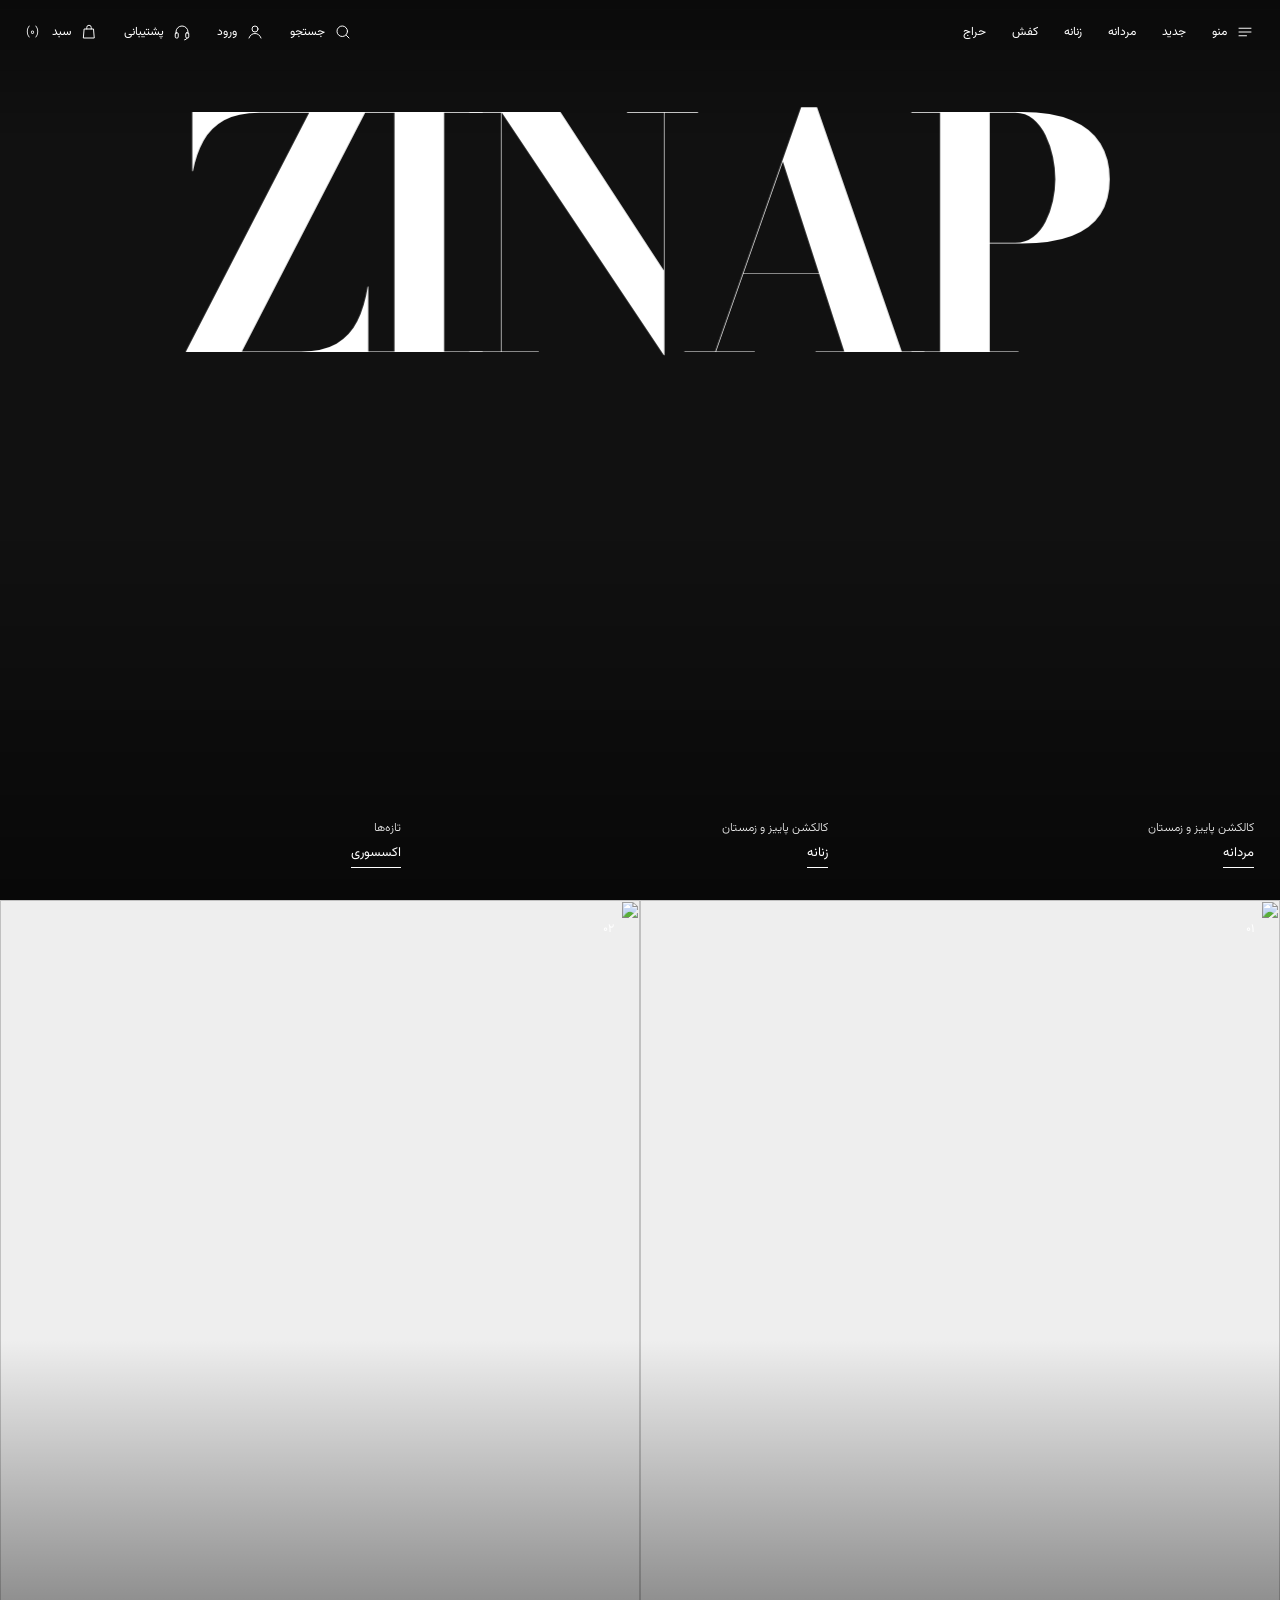
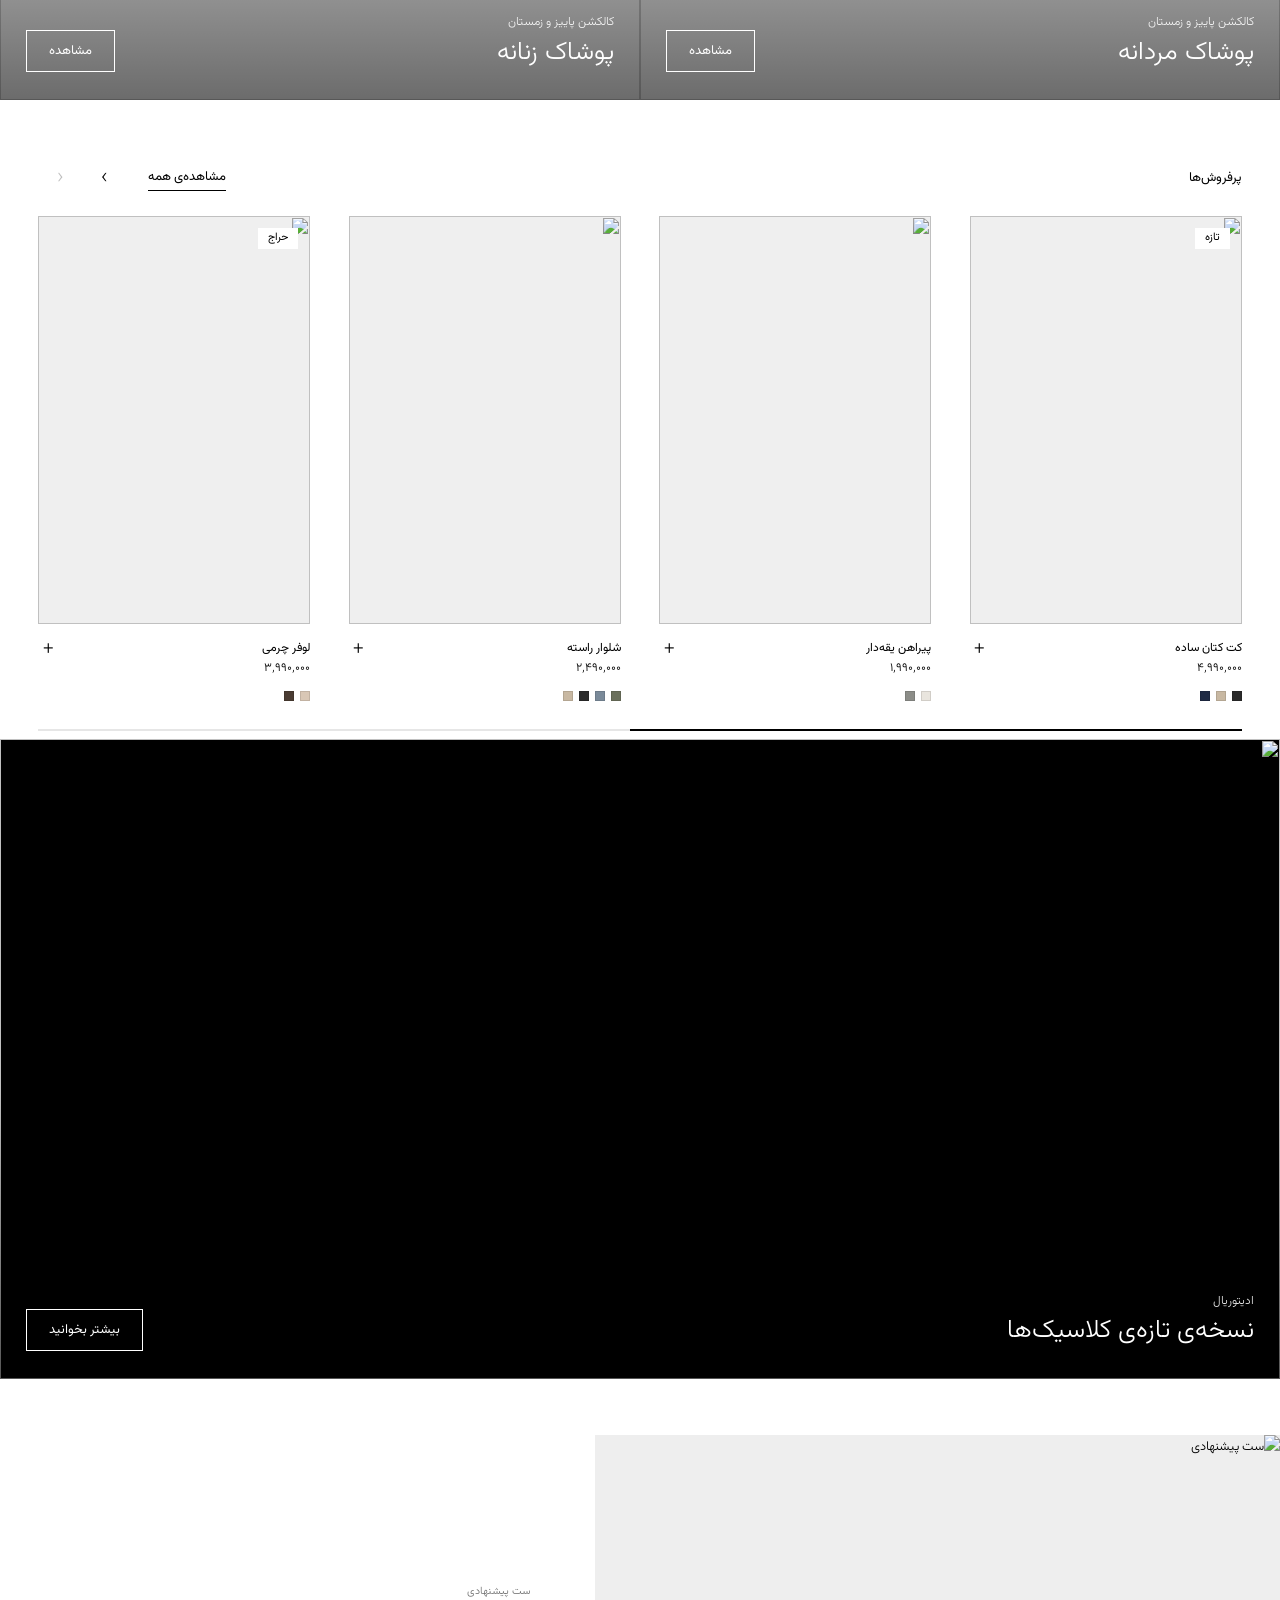
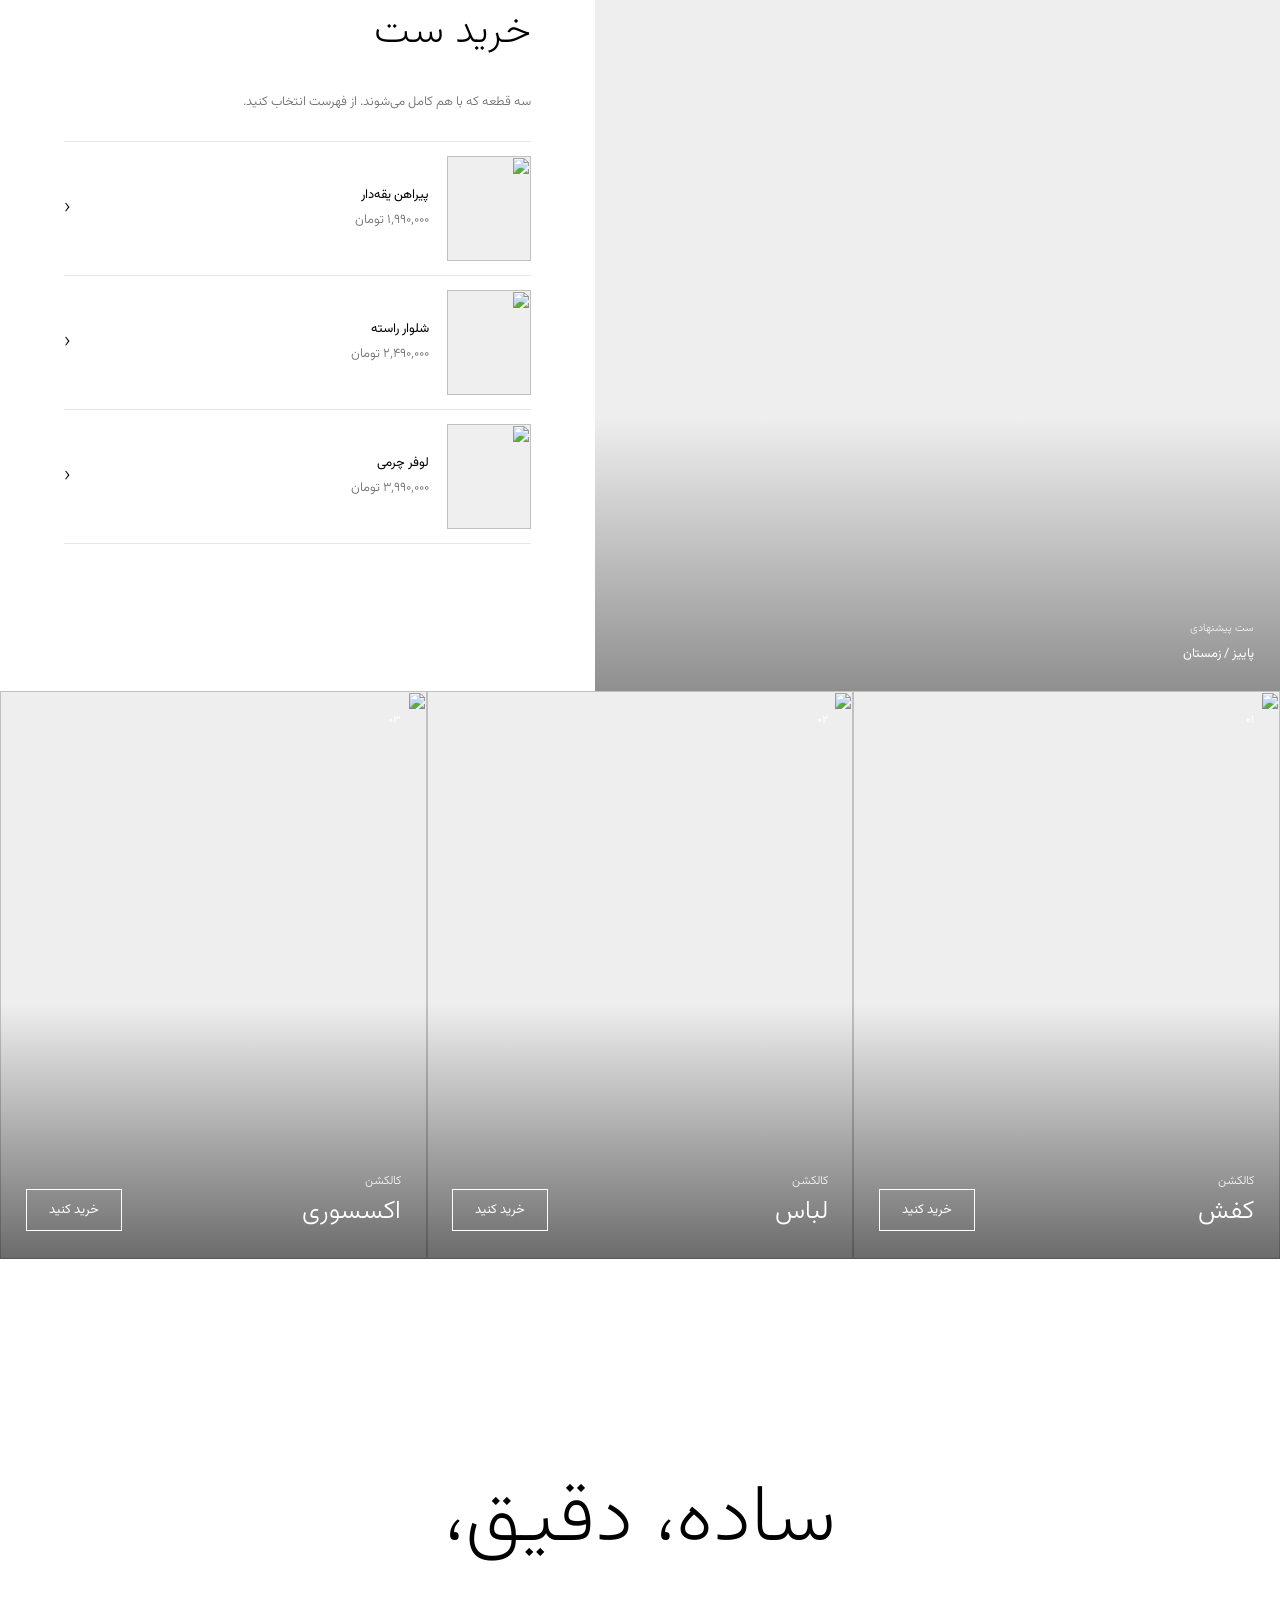
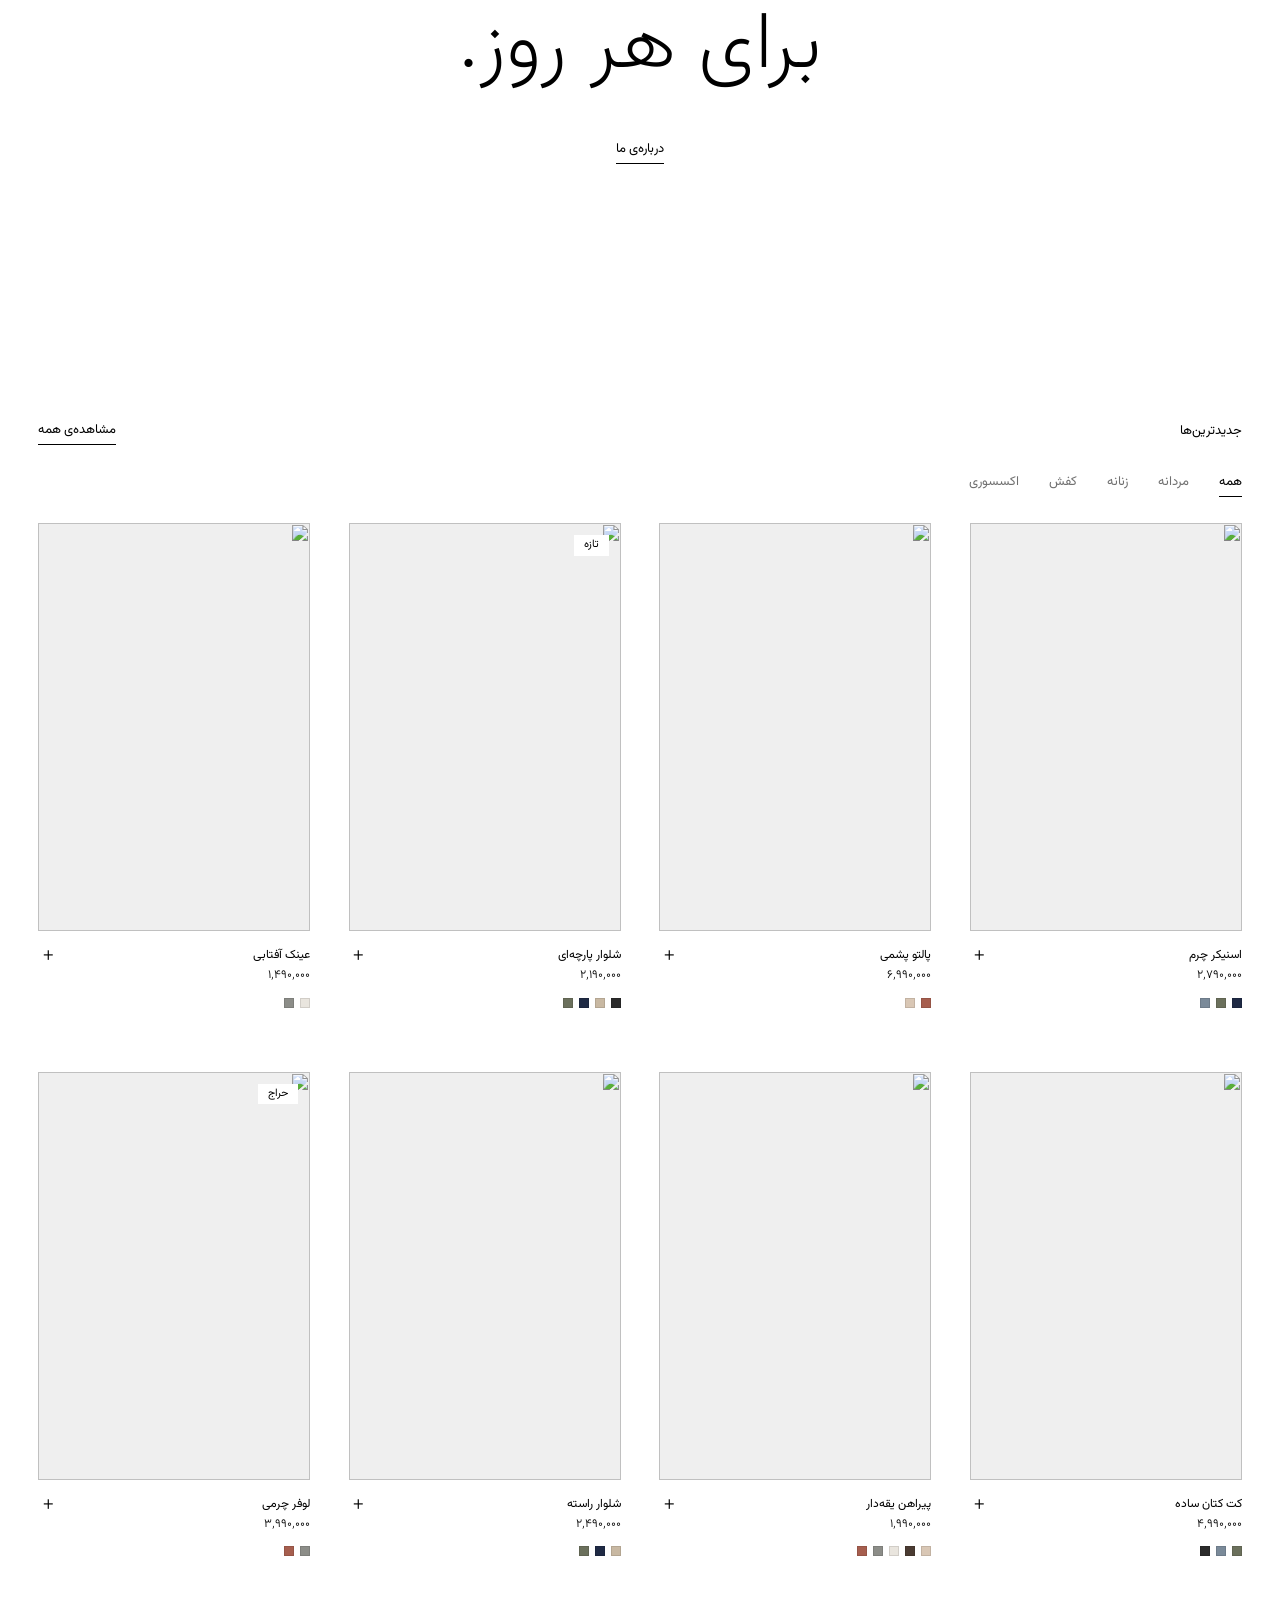
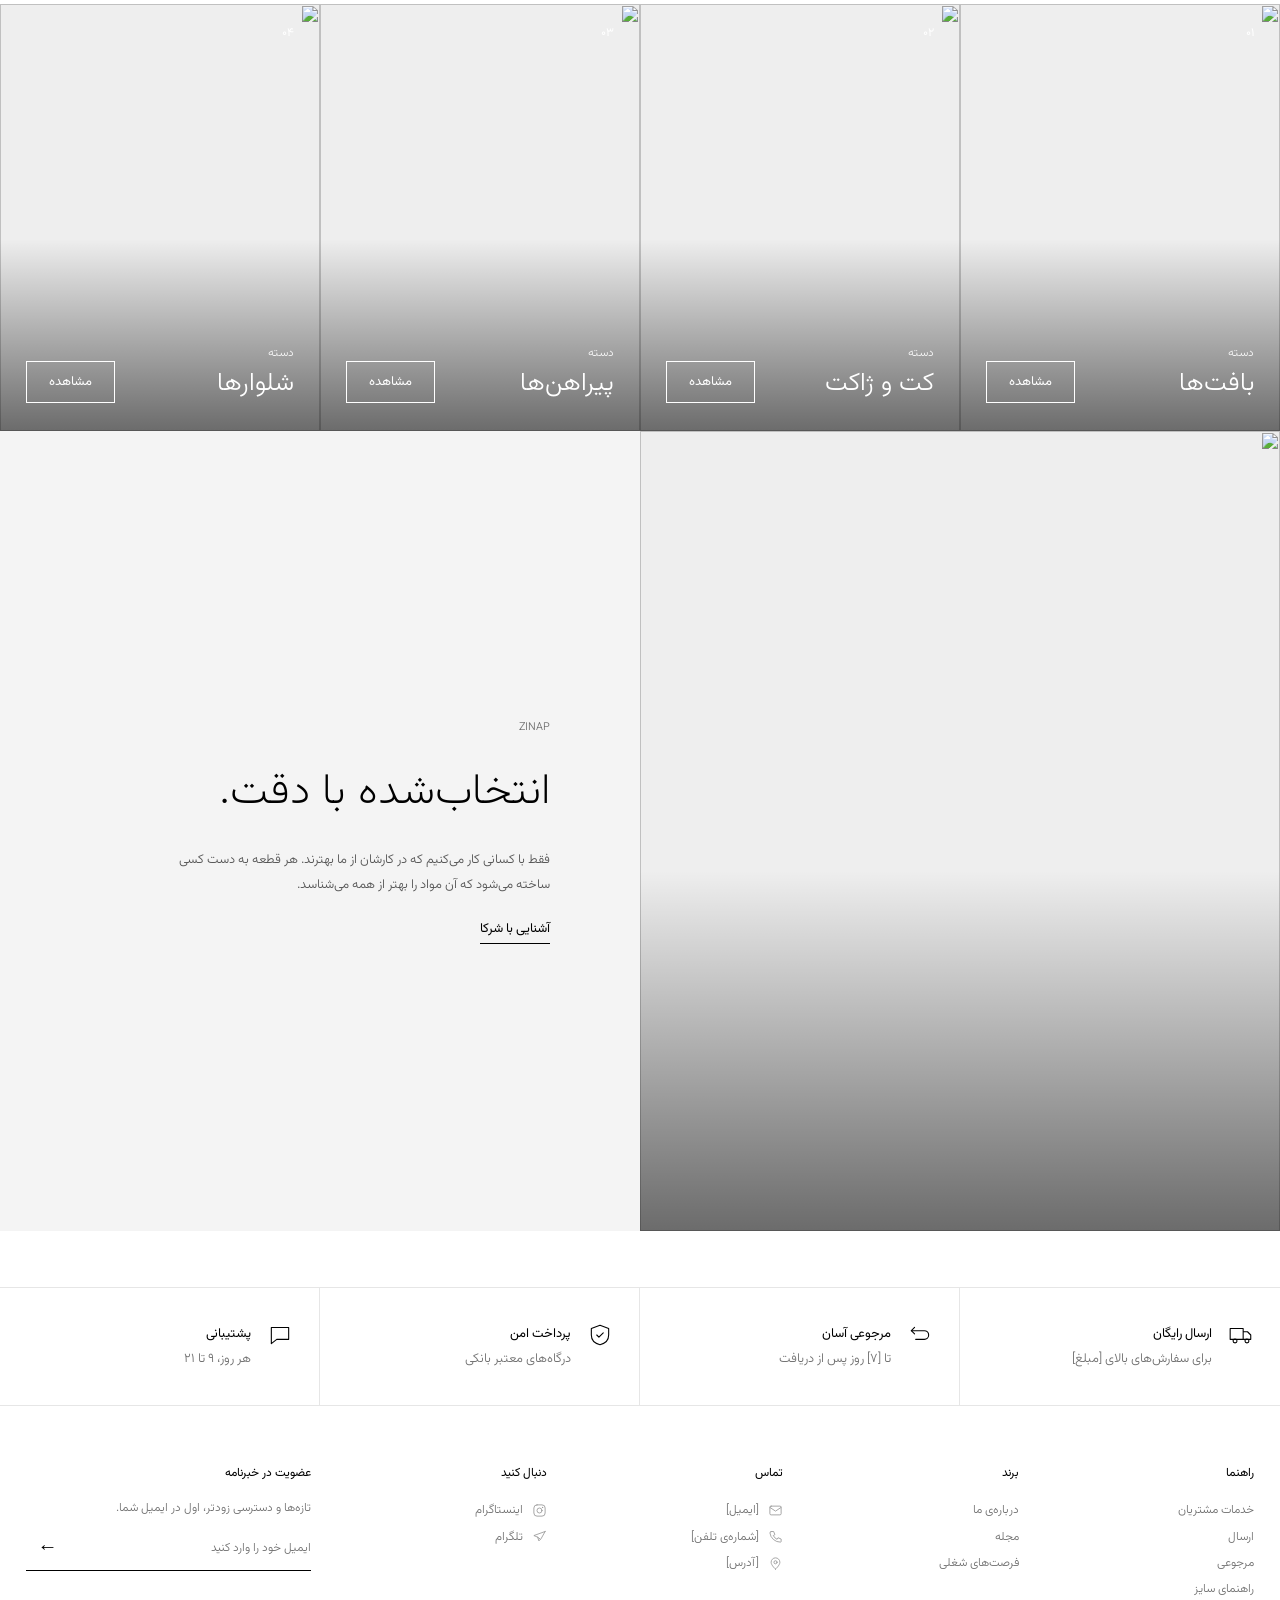
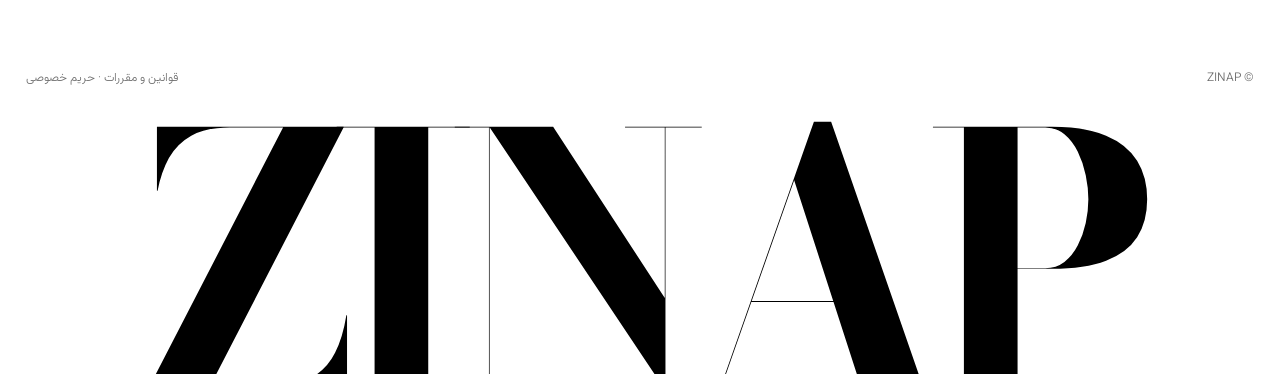
==== index.html @ 55a87c2f "Initial commit: site files" ====
<!-- index.html -->
<!DOCTYPE html>
<html lang="fa" dir="rtl">
<head>
<meta charset="utf-8">
<meta name="viewport" content="width=device-width, initial-scale=1">
<title>برند شما | فروشگاه پوشاک</title>
<link rel="preconnect" href="https://fonts.googleapis.com">
<link rel="preconnect" href="https://fonts.gstatic.com" crossorigin>
<link rel="stylesheet" href="https://fonts.googleapis.com/css2?family=Vazirmatn:wght@200;300;400&family=Bodoni+Moda:wght@700&display=swap">
<link rel="stylesheet" href="style.css">
<script>document.documentElement.classList.add("js")</script>
</head>
<body>
<a class="skip" href="#main">رفتن به محتوا</a>

<header class="header" id="header">
  <div class="bar">
    <div class="bar-start">
      <button class="icon-btn" id="openMenu" aria-expanded="false" aria-controls="menu">
        <svg class="ic" viewBox="0 0 24 24" aria-hidden="true"><path d="M4 7h16M4 12h16M4 17h10"/></svg>
        <span>منو</span>
      </button>
      <nav class="quick" aria-label="دسترسی سریع"><a href="#">جدید</a><a href="#">مردانه</a><a href="#">زنانه</a><a href="#">کفش</a><a href="#">حراج</a></nav>
    </div>
    <div class="bar-end">
      <button class="bar-act" id="openSearch" aria-expanded="false" aria-controls="search">
        <svg class="ic" viewBox="0 0 24 24" aria-hidden="true"><circle cx="11" cy="11" r="7"/><path d="M20 20l-3.5-3.5"/></svg>
        <span>جستجو</span>
      </button>
      <a class="bar-act hide-s" href="#">
        <svg class="ic" viewBox="0 0 24 24" aria-hidden="true"><circle cx="12" cy="8" r="4"/><path d="M4 20c1.5-4 4.5-6 8-6s6.5 2 8 6"/></svg>
        <span>ورود</span>
      </a>
      <a class="bar-act hide-s" href="#">
        <svg class="ic" viewBox="0 0 24 24" aria-hidden="true"><path d="M4 14v-2a8 8 0 0116 0v2"/><rect x="3" y="13" width="4" height="7" rx="1.5"/><rect x="17" y="13" width="4" height="7" rx="1.5"/><path d="M19 20a4 4 0 01-3.5 2.5"/></svg>
        <span>پشتیبانی</span>
      </a>
      <button class="bar-act" id="openCart" aria-expanded="false" aria-controls="cart">
        <svg class="ic" viewBox="0 0 24 24" aria-hidden="true"><path d="M6 8h12l1 12H5z"/><path d="M9 8V6a3 3 0 016 0v2"/></svg>
        <span>سبد</span><span class="count">(۰)</span>
      </button>
    </div>
  </div>
  <a class="logo" href="#" aria-label="ZINAP صفحه‌ی اصلی">ZINAP</a>
</header>

<div class="scrim" id="scrim"></div>

<nav class="panel menu" id="menu" aria-label="منوی اصلی">
  <div class="menu-list">
    <button class="x" type="button">بستن</button>
    <ul><li data-p="0" data-t="تازه‌ها"><a class="top" href="#" aria-expanded="false">جدید<span>+</span></a><div class="sub"><ul><li><a href="#">تازه‌ها</a></li><li><a href="#">پرفروش‌ها</a></li><li><a href="#">کالکشن پاییز</a></li><li><a href="#">پیشنهاد ما</a></li></ul></div></li><li data-p="1" data-t="پوشاک مردانه"><a class="top" href="#" aria-expanded="false">مردانه<span>+</span></a><div class="sub"><ul><li><a href="#">کت و ژاکت</a></li><li><a href="#">پیراهن</a></li><li><a href="#">تیشرت</a></li><li><a href="#">شلوار</a></li><li><a href="#">بافت‌ها</a></li></ul></div></li><li data-p="2" data-t="پوشاک زنانه"><a class="top" href="#" aria-expanded="false">زنانه<span>+</span></a><div class="sub"><ul><li><a href="#">لباس</a></li><li><a href="#">شومیز</a></li><li><a href="#">شلوار</a></li><li><a href="#">کت و مانتو</a></li><li><a href="#">بافت‌ها</a></li></ul></div></li><li data-p="3" data-t="کفش"><a class="top" href="#" aria-expanded="false">کفش<span>+</span></a><div class="sub"><ul><li><a href="#">اسنیکر</a></li><li><a href="#">لوفر</a></li><li><a href="#">بوت</a></li><li><a href="#">صندل</a></li></ul></div></li><li data-p="4" data-t="اکسسوری"><a class="top" href="#" aria-expanded="false">اکسسوری<span>+</span></a><div class="sub"><ul><li><a href="#">کیف</a></li><li><a href="#">عینک</a></li><li><a href="#">کمربند</a></li><li><a href="#">جوراب</a></li></ul></div></li><li data-p="5" data-t="تا ۵۰٪ تخفیف"><a class="top" href="#" aria-expanded="false">حراج</a></li></ul>
    <div class="menu-foot"><a href="#">ورود / ثبت‌نام</a><a href="#">پشتیبانی</a><a href="#">فروشگاه‌ها</a></div>
  </div>
  <div class="menu-prev" aria-hidden="true"><img data-p="0" src="img/95.webp" alt=""><img data-p="1" src="img/62.webp" alt=""><img data-p="2" src="img/88.webp" alt=""><img data-p="3" src="img/96.webp" alt=""><img data-p="4" src="img/57.webp" alt=""><img data-p="5" src="img/101.webp" alt=""><span class="tag"></span></div>
</nav>

<div class="panel search" id="search" role="dialog" aria-label="جستجو">
  <div class="s-top">
    <span class="s-brand" aria-hidden="true">ZINAP</span>
    <button class="x" type="button">
      <svg class="ic" viewBox="0 0 24 24" aria-hidden="true"><path d="M6 6l12 12M18 6L6 18"/></svg>
      <span>بستن</span>
    </button>
  </div>
  <div class="s-body">
    <p class="s-kicker">جستجو در کالکشن</p>
    <form class="s-form" action="#" role="search">
      <label class="sr-only" for="q">جستجو</label>
      <span class="s-ic" aria-hidden="true"><svg class="ic" viewBox="0 0 24 24"><circle cx="11" cy="11" r="7"/><path d="M20 20l-3.5-3.5"/></svg></span>
      <input id="q" type="search" placeholder="نام محصول، دسته یا رنگ…" autocomplete="off">
      <button type="submit" aria-label="جستجو">
        <svg class="ic" viewBox="0 0 24 24" aria-hidden="true"><path d="M19 12H5M11 6l-6 6 6 6"/></svg>
      </button>
    </form>
    <div class="s-grid">
      <section class="s-col">
        <h3>پرجستجوترین‌ها</h3>
        <ul class="s-list">
          <li><a href="#"><span class="n">۰۱</span><span>کت کتان</span><svg class="ic" viewBox="0 0 24 24" aria-hidden="true"><path d="M14 6l-6 6 6 6"/></svg></a></li>
          <li><a href="#"><span class="n">۰۲</span><span>اسنیکر سفید</span><svg class="ic" viewBox="0 0 24 24" aria-hidden="true"><path d="M14 6l-6 6 6 6"/></svg></a></li>
          <li><a href="#"><span class="n">۰۳</span><span>پیراهن</span><svg class="ic" viewBox="0 0 24 24" aria-hidden="true"><path d="M14 6l-6 6 6 6"/></svg></a></li>
          <li><a href="#"><span class="n">۰۴</span><span>شلوار راسته</span><svg class="ic" viewBox="0 0 24 24" aria-hidden="true"><path d="M14 6l-6 6 6 6"/></svg></a></li>
          <li><a href="#"><span class="n">۰۵</span><span>کیف چرم</span><svg class="ic" viewBox="0 0 24 24" aria-hidden="true"><path d="M14 6l-6 6 6 6"/></svg></a></li>
        </ul>
      </section>
      <section class="s-col">
        <h3>دسته‌بندی‌ها</h3>
        <div class="chips"><a href="#">کت و ژاکت</a><a href="#">پیراهن</a><a href="#">شلوار</a><a href="#">بافت‌ها</a><a href="#">کفش</a><a href="#">اکسسوری</a><a href="#">حراج</a></div>
      </section>
    </div>
  </div>
</div>

<aside class="panel cart" id="cart" aria-label="سبد خرید">
  <button class="x" type="button">بستن</button>
  <h2>سبد خرید</h2>
  <p class="empty" id="empty">سبد خرید شما خالی است.</p>
  <ul class="lines" id="lines"></ul>
  <div class="tot" id="tot" hidden><span>جمع کل</span><span id="sum"></span></div>
  <a class="btn" id="go" href="index.html">ادامه‌ی خرید</a>
</aside>

<main id="main">
  <div class="hero-wrap">
  <section class="hero" aria-label="کالکشن جدید">
    <a class="pane" href="#" data-s="0.07"><img src="img/75.webp" alt="کالکشن مردانه، پاییز و زمستان" fetchpriority="high"><span class="cap"><small>کالکشن پاییز و زمستان</small><span class="u">مردانه</span></span></a>
    <a class="pane" href="#" data-s="0.12"><img src="img/51.webp" alt="کالکشن زنانه، پاییز و زمستان"><span class="cap"><small>کالکشن پاییز و زمستان</small><span class="u">زنانه</span></span></a>
    <a class="pane" href="#" data-s="0.04"><img src="img/66.webp" alt="اکسسوری‌های تازه"><span class="cap"><small>تازه‌ها</small><span class="u">اکسسوری</span></span></a>
  </section>
  <div class="dots" aria-hidden="true"><i class="on"></i><i></i><i></i></div>
  </div>

  <section class="g2" aria-label="کمپین‌ها">
    <a class="cell rv" href="#"><img src="img/100.webp" alt="" loading="lazy"><span class="no" aria-hidden="true">۰۱</span><span class="cap2"><span class="t"><small>کالکشن پاییز و زمستان</small><h3>پوشاک مردانه</h3></span><span class="go">مشاهده</span></span></a>
    <a class="cell rv" href="#"><img src="img/61.webp" alt="" loading="lazy"><span class="no" aria-hidden="true">۰۲</span><span class="cap2"><span class="t"><small>کالکشن پاییز و زمستان</small><h3>پوشاک زنانه</h3></span><span class="go">مشاهده</span></span></a>
  </section>

  <section class="rail-wrap" aria-label="پرفروش‌ها">
    <div class="head rv"><span>پرفروش‌ها</span><div class="tools"><a class="u" href="#">مشاهده‌ی همه</a><div><button class="arrow next" aria-label="بعدی">›</button><button class="arrow prev" aria-label="قبلی">‹</button></div></div></div>
    <div class="rail"><article class="card"><div class="pw"><a class="ph" href="product.html"><span class="flag">تازه</span><img src="img/87.webp" alt="" loading="lazy"></a><div class="sizes" role="group" aria-label="انتخاب سایز"><button type="button" aria-label="سایز XS">XS</button><button type="button" aria-label="سایز S">S</button><button type="button" aria-label="سایز M">M</button><button type="button" aria-label="سایز L">L</button><button type="button" aria-label="سایز XL">XL</button></div></div><div class="meta"><div class="mrow"><a href="product.html">کت کتان ساده</a><button class="add" type="button" aria-label="افزودن به سبد">+</button></div><span class="pr">۴٬۹۹۰٬۰۰۰</span><div class="cols" aria-label="۳ رنگ"><i style="--c:#2b2b2b"></i><i style="--c:#c8b8a2"></i><i style="--c:#1f2a44"></i></div></div></article><article class="card"><div class="pw"><a class="ph" href="product.html"><img src="img/49.webp" alt="" loading="lazy"></a><div class="sizes" role="group" aria-label="انتخاب سایز"><button type="button" aria-label="سایز XS">XS</button><button type="button" aria-label="سایز S">S</button><button type="button" aria-label="سایز M">M</button><button type="button" aria-label="سایز L">L</button><button type="button" aria-label="سایز XL">XL</button></div></div><div class="meta"><div class="mrow"><a href="product.html">پیراهن یقه‌دار</a><button class="add" type="button" aria-label="افزودن به سبد">+</button></div><span class="pr">۱٬۹۹۰٬۰۰۰</span><div class="cols" aria-label="۲ رنگ"><i style="--c:#e9e5de"></i><i style="--c:#8c8d88"></i></div></div></article><article class="card"><div class="pw"><a class="ph" href="product.html"><img src="img/53.webp" alt="" loading="lazy"></a><div class="sizes" role="group" aria-label="انتخاب سایز"><button type="button" aria-label="سایز XS">XS</button><button type="button" aria-label="سایز S">S</button><button type="button" aria-label="سایز M">M</button><button type="button" aria-label="سایز L">L</button><button type="button" aria-label="سایز XL">XL</button></div></div><div class="meta"><div class="mrow"><a href="product.html">شلوار راسته</a><button class="add" type="button" aria-label="افزودن به سبد">+</button></div><span class="pr">۲٬۴۹۰٬۰۰۰</span><div class="cols" aria-label="۴ رنگ"><i style="--c:#6b705c"></i><i style="--c:#7a8a99"></i><i style="--c:#2b2b2b"></i><i style="--c:#c8b8a2"></i></div></div></article><article class="card"><div class="pw"><a class="ph" href="product.html"><span class="flag">حراج</span><img src="img/85.webp" alt="" loading="lazy"></a><div class="sizes" role="group" aria-label="انتخاب سایز"><button type="button" aria-label="سایز XS">XS</button><button type="button" aria-label="سایز S">S</button><button type="button" aria-label="سایز M">M</button><button type="button" aria-label="سایز L">L</button><button type="button" aria-label="سایز XL">XL</button></div></div><div class="meta"><div class="mrow"><a href="product.html">لوفر چرمی</a><button class="add" type="button" aria-label="افزودن به سبد">+</button></div><span class="pr">۳٬۹۹۰٬۰۰۰</span><div class="cols" aria-label="۲ رنگ"><i style="--c:#d9c7b5"></i><i style="--c:#4a3b32"></i></div></div></article><article class="card"><div class="pw"><a class="ph" href="product.html"><img src="img/81.webp" alt="" loading="lazy"></a><div class="sizes" role="group" aria-label="انتخاب سایز"><button type="button" aria-label="سایز XS">XS</button><button type="button" aria-label="سایز S">S</button><button type="button" aria-label="سایز M">M</button><button type="button" aria-label="سایز L">L</button><button type="button" aria-label="سایز XL">XL</button></div></div><div class="meta"><div class="mrow"><a href="product.html">تیشرت پنبه‌ای</a><button class="add" type="button" aria-label="افزودن به سبد">+</button></div><span class="pr">۸۹۰٬۰۰۰</span><div class="cols" aria-label="۶ رنگ"><i style="--c:#c8b8a2"></i><i style="--c:#1f2a44"></i><i style="--c:#6b705c"></i><i style="--c:#7a8a99"></i><i style="--c:#2b2b2b"></i><i style="--c:#c8b8a2"></i></div></div></article><article class="card"><div class="pw"><a class="ph" href="product.html"><img src="img/59.webp" alt="" loading="lazy"></a><div class="sizes" role="group" aria-label="انتخاب سایز"><button type="button" aria-label="سایز XS">XS</button><button type="button" aria-label="سایز S">S</button><button type="button" aria-label="سایز M">M</button><button type="button" aria-label="سایز L">L</button><button type="button" aria-label="سایز XL">XL</button></div></div><div class="meta"><div class="mrow"><a href="product.html">بافت یقه‌گرد</a><button class="add" type="button" aria-label="افزودن به سبد">+</button></div><span class="pr">۱٬۸۹۰٬۰۰۰</span><div class="cols" aria-label="۳ رنگ"><i style="--c:#8c8d88"></i><i style="--c:#a65e4e"></i><i style="--c:#d9c7b5"></i></div></div></article><article class="card"><div class="pw"><a class="ph" href="product.html"><img src="img/55.webp" alt="" loading="lazy"></a><div class="sizes" role="group" aria-label="انتخاب سایز"><button type="button" aria-label="سایز XS">XS</button><button type="button" aria-label="سایز S">S</button><button type="button" aria-label="سایز M">M</button><button type="button" aria-label="سایز L">L</button><button type="button" aria-label="سایز XL">XL</button></div></div><div class="meta"><div class="mrow"><a href="product.html">کیف دوشی</a><button class="add" type="button" aria-label="افزودن به سبد">+</button></div><span class="pr">۲٬۹۹۰٬۰۰۰</span><div class="cols" aria-label="۲ رنگ"><i style="--c:#7a8a99"></i><i style="--c:#2b2b2b"></i></div></div></article><article class="card"><div class="pw"><a class="ph" href="product.html"><img src="img/76.webp" alt="" loading="lazy"></a><div class="sizes" role="group" aria-label="انتخاب سایز"><button type="button" aria-label="سایز XS">XS</button><button type="button" aria-label="سایز S">S</button><button type="button" aria-label="سایز M">M</button><button type="button" aria-label="سایز L">L</button><button type="button" aria-label="سایز XL">XL</button></div></div><div class="meta"><div class="mrow"><a href="product.html">ژاکت سبک</a><button class="add" type="button" aria-label="افزودن به سبد">+</button></div><span class="pr">۳٬۴۹۰٬۰۰۰</span><div class="cols" aria-label="۳ رنگ"><i style="--c:#4a3b32"></i><i style="--c:#e9e5de"></i><i style="--c:#8c8d88"></i></div></div></article></div>
    <div class="rbar" aria-hidden="true"><i></i></div>
  </section>

  <a class="band rv" href="#"><img src="img/102.webp" alt="" loading="lazy"><span class="cap2"><span class="t"><small>ادیتوریال</small><h3>نسخه‌ی تازه‌ی کلاسیک‌ها</h3></span><span class="go">بیشتر بخوانید</span></span></a>

  <section class="look" aria-label="خرید ست">
    <div class="cell" style="aspect-ratio:4/5">
      <img src="img/90.webp" alt="ست پیشنهادی" loading="lazy">
      <span class="look-tag"><small>ست پیشنهادی</small>پاییز / زمستان</span>
    </div>
    <div class="look-side rv">
      <div><small class="mute">ست پیشنهادی</small><h2>خرید ست</h2></div>
      <p>سه قطعه که با هم کامل می‌شوند. از فهرست انتخاب کنید.</p>
      <div class="items"><a class="li" href="product.html" data-k="0"><span class="t"><img src="img/64.webp" alt="" loading="lazy"></span><span><b>پیراهن یقه‌دار</b><span>۱٬۹۹۰٬۰۰۰ تومان</span></span><span class="arr" aria-hidden="true">‹</span></a><a class="li" href="product.html" data-k="1"><span class="t"><img src="img/77.webp" alt="" loading="lazy"></span><span><b>شلوار راسته</b><span>۲٬۴۹۰٬۰۰۰ تومان</span></span><span class="arr" aria-hidden="true">‹</span></a><a class="li" href="product.html" data-k="2"><span class="t"><img src="img/68.webp" alt="" loading="lazy"></span><span><b>لوفر چرمی</b><span>۳٬۹۹۰٬۰۰۰ تومان</span></span><span class="arr" aria-hidden="true">‹</span></a></div>
    </div>
  </section>

  <section class="g3" aria-label="ویترین">
    <a class="cell rv" href="#"><img src="img/98.webp" alt="" loading="lazy"><span class="no" aria-hidden="true">۰۱</span><span class="cap2"><span class="t"><small>کالکشن</small><h3>کفش</h3></span><span class="go">خرید کنید</span></span></a>
    <a class="cell rv" href="#"><img src="img/56.webp" alt="" loading="lazy"><span class="no" aria-hidden="true">۰۲</span><span class="cap2"><span class="t"><small>کالکشن</small><h3>لباس</h3></span><span class="go">خرید کنید</span></span></a>
    <a class="cell rv" href="#"><img src="img/105.webp" alt="" loading="lazy"><span class="no" aria-hidden="true">۰۳</span><span class="cap2"><span class="t"><small>کالکشن</small><h3>اکسسوری</h3></span><span class="go">خرید کنید</span></span></a>
  </section>

  <section class="say"><h2 class="rv">ساده، دقیق،<br>برای هر روز.</h2><a class="u rv" href="#">درباره‌ی ما</a></section>

  <section aria-label="جدیدترین‌ها">
    <div class="head rv"><span>جدیدترین‌ها</span><a class="u" href="#">مشاهده‌ی همه</a></div>
    <div class="tabs" role="group" aria-label="فیلتر محصولات"><button type="button" data-f="all" aria-pressed="true">همه</button><button type="button" data-f="men" aria-pressed="false">مردانه</button><button type="button" data-f="women" aria-pressed="false">زنانه</button><button type="button" data-f="shoes" aria-pressed="false">کفش</button><button type="button" data-f="acc" aria-pressed="false">اکسسوری</button></div>
    <div class="shop" id="shop"><article class="card" data-c="shoes"><div class="pw"><a class="ph" href="product.html"><img src="img/83.webp" alt="" loading="lazy"></a><div class="sizes" role="group" aria-label="انتخاب سایز"><button type="button" aria-label="سایز XS">XS</button><button type="button" aria-label="سایز S">S</button><button type="button" aria-label="سایز M">M</button><button type="button" aria-label="سایز L">L</button><button type="button" aria-label="سایز XL">XL</button></div></div><div class="meta"><div class="mrow"><a href="product.html">اسنیکر چرم</a><button class="add" type="button" aria-label="افزودن به سبد">+</button></div><span class="pr">۲٬۷۹۰٬۰۰۰</span><div class="cols" aria-label="۳ رنگ"><i style="--c:#1f2a44"></i><i style="--c:#6b705c"></i><i style="--c:#7a8a99"></i></div></div></article><article class="card" data-c="men"><div class="pw"><a class="ph" href="product.html"><img src="img/73.webp" alt="" loading="lazy"></a><div class="sizes" role="group" aria-label="انتخاب سایز"><button type="button" aria-label="سایز XS">XS</button><button type="button" aria-label="سایز S">S</button><button type="button" aria-label="سایز M">M</button><button type="button" aria-label="سایز L">L</button><button type="button" aria-label="سایز XL">XL</button></div></div><div class="meta"><div class="mrow"><a href="product.html">پالتو پشمی</a><button class="add" type="button" aria-label="افزودن به سبد">+</button></div><span class="pr">۶٬۹۹۰٬۰۰۰</span><div class="cols" aria-label="۲ رنگ"><i style="--c:#a65e4e"></i><i style="--c:#d9c7b5"></i></div></div></article><article class="card" data-c="women"><div class="pw"><a class="ph" href="product.html"><span class="flag">تازه</span><img src="img/94.webp" alt="" loading="lazy"></a><div class="sizes" role="group" aria-label="انتخاب سایز"><button type="button" aria-label="سایز XS">XS</button><button type="button" aria-label="سایز S">S</button><button type="button" aria-label="سایز M">M</button><button type="button" aria-label="سایز L">L</button><button type="button" aria-label="سایز XL">XL</button></div></div><div class="meta"><div class="mrow"><a href="product.html">شلوار پارچه‌ای</a><button class="add" type="button" aria-label="افزودن به سبد">+</button></div><span class="pr">۲٬۱۹۰٬۰۰۰</span><div class="cols" aria-label="۴ رنگ"><i style="--c:#2b2b2b"></i><i style="--c:#c8b8a2"></i><i style="--c:#1f2a44"></i><i style="--c:#6b705c"></i></div></div></article><article class="card" data-c="acc"><div class="pw"><a class="ph" href="product.html"><img src="img/54.webp" alt="" loading="lazy"></a><div class="sizes" role="group" aria-label="انتخاب سایز"><button type="button" aria-label="سایز XS">XS</button><button type="button" aria-label="سایز S">S</button><button type="button" aria-label="سایز M">M</button><button type="button" aria-label="سایز L">L</button><button type="button" aria-label="سایز XL">XL</button></div></div><div class="meta"><div class="mrow"><a href="product.html">عینک آفتابی</a><button class="add" type="button" aria-label="افزودن به سبد">+</button></div><span class="pr">۱٬۴۹۰٬۰۰۰</span><div class="cols" aria-label="۲ رنگ"><i style="--c:#e9e5de"></i><i style="--c:#8c8d88"></i></div></div></article><article class="card" data-c="men"><div class="pw"><a class="ph" href="product.html"><img src="img/104.webp" alt="" loading="lazy"></a><div class="sizes" role="group" aria-label="انتخاب سایز"><button type="button" aria-label="سایز XS">XS</button><button type="button" aria-label="سایز S">S</button><button type="button" aria-label="سایز M">M</button><button type="button" aria-label="سایز L">L</button><button type="button" aria-label="سایز XL">XL</button></div></div><div class="meta"><div class="mrow"><a href="product.html">کت کتان ساده</a><button class="add" type="button" aria-label="افزودن به سبد">+</button></div><span class="pr">۴٬۹۹۰٬۰۰۰</span><div class="cols" aria-label="۳ رنگ"><i style="--c:#6b705c"></i><i style="--c:#7a8a99"></i><i style="--c:#2b2b2b"></i></div></div></article><article class="card" data-c="women"><div class="pw"><a class="ph" href="product.html"><img src="img/92.webp" alt="" loading="lazy"></a><div class="sizes" role="group" aria-label="انتخاب سایز"><button type="button" aria-label="سایز XS">XS</button><button type="button" aria-label="سایز S">S</button><button type="button" aria-label="سایز M">M</button><button type="button" aria-label="سایز L">L</button><button type="button" aria-label="سایز XL">XL</button></div></div><div class="meta"><div class="mrow"><a href="product.html">پیراهن یقه‌دار</a><button class="add" type="button" aria-label="افزودن به سبد">+</button></div><span class="pr">۱٬۹۹۰٬۰۰۰</span><div class="cols" aria-label="۵ رنگ"><i style="--c:#d9c7b5"></i><i style="--c:#4a3b32"></i><i style="--c:#e9e5de"></i><i style="--c:#8c8d88"></i><i style="--c:#a65e4e"></i></div></div></article><article class="card" data-c="men"><div class="pw"><a class="ph" href="product.html"><img src="img/99.webp" alt="" loading="lazy"></a><div class="sizes" role="group" aria-label="انتخاب سایز"><button type="button" aria-label="سایز XS">XS</button><button type="button" aria-label="سایز S">S</button><button type="button" aria-label="سایز M">M</button><button type="button" aria-label="سایز L">L</button><button type="button" aria-label="سایز XL">XL</button></div></div><div class="meta"><div class="mrow"><a href="product.html">شلوار راسته</a><button class="add" type="button" aria-label="افزودن به سبد">+</button></div><span class="pr">۲٬۴۹۰٬۰۰۰</span><div class="cols" aria-label="۳ رنگ"><i style="--c:#c8b8a2"></i><i style="--c:#1f2a44"></i><i style="--c:#6b705c"></i></div></div></article><article class="card" data-c="shoes"><div class="pw"><a class="ph" href="product.html"><span class="flag">حراج</span><img src="img/78.webp" alt="" loading="lazy"></a><div class="sizes" role="group" aria-label="انتخاب سایز"><button type="button" aria-label="سایز XS">XS</button><button type="button" aria-label="سایز S">S</button><button type="button" aria-label="سایز M">M</button><button type="button" aria-label="سایز L">L</button><button type="button" aria-label="سایز XL">XL</button></div></div><div class="meta"><div class="mrow"><a href="product.html">لوفر چرمی</a><button class="add" type="button" aria-label="افزودن به سبد">+</button></div><span class="pr">۳٬۹۹۰٬۰۰۰</span><div class="cols" aria-label="۲ رنگ"><i style="--c:#8c8d88"></i><i style="--c:#a65e4e"></i></div></div></article></div>
  </section>

  <section class="g4" aria-label="دسته‌ها">
    <a class="cell rv" href="#"><img src="img/67.webp" alt="" loading="lazy"><span class="no" aria-hidden="true">۰۱</span><span class="cap2"><span class="t"><small>دسته</small><h3>بافت‌ها</h3></span><span class="go">مشاهده</span></span></a>
    <a class="cell rv" href="#"><img src="img/58.webp" alt="" loading="lazy"><span class="no" aria-hidden="true">۰۲</span><span class="cap2"><span class="t"><small>دسته</small><h3>کت و ژاکت</h3></span><span class="go">مشاهده</span></span></a>
    <a class="cell rv" href="#"><img src="img/69.webp" alt="" loading="lazy"><span class="no" aria-hidden="true">۰۳</span><span class="cap2"><span class="t"><small>دسته</small><h3>پیراهن‌ها</h3></span><span class="go">مشاهده</span></span></a>
    <a class="cell rv" href="#"><img src="img/63.webp" alt="" loading="lazy"><span class="no" aria-hidden="true">۰۴</span><span class="cap2"><span class="t"><small>دسته</small><h3>شلوارها</h3></span><span class="go">مشاهده</span></span></a>
  </section>

  <section class="split" aria-label="درباره‌ی ما">
    <div class="cell rv" style="aspect-ratio:4/5"><img src="img/65.webp" alt="" loading="lazy"></div>
    <div class="txt rv"><small class="mute">ZINAP</small><h2>انتخاب‌شده با دقت.</h2><p>فقط با کسانی کار می‌کنیم که در کارشان از ما بهترند. هر قطعه به دست کسی ساخته می‌شود که آن مواد را بهتر از همه می‌شناسد.</p><a class="u" href="#">آشنایی با شرکا</a></div>
  </section>
</main>

<section class="serv">
  <div><svg viewBox="0 0 24 24" aria-hidden="true"><path d="M2 6h12v10H2zM14 9h4l3 3v4h-7"/><circle cx="6.5" cy="17.5" r="1.8"/><circle cx="17.5" cy="17.5" r="1.8"/></svg><p><b>ارسال رایگان</b><span>برای سفارش‌های بالای [مبلغ]</span></p></div>
  <div><svg viewBox="0 0 24 24" aria-hidden="true"><path d="M4 8h12a4 4 0 010 8H8"/><path d="M7 5L4 8l3 3"/></svg><p><b>مرجوعی آسان</b><span>تا [۷] روز پس از دریافت</span></p></div>
  <div><svg viewBox="0 0 24 24" aria-hidden="true"><path d="M12 3l8 3v6c0 4.5-3.2 7.8-8 9-4.8-1.2-8-4.5-8-9V6z"/><path d="M9 12l2 2 4-4"/></svg><p><b>پرداخت امن</b><span>درگاه‌های معتبر بانکی</span></p></div>
  <div><svg viewBox="0 0 24 24" aria-hidden="true"><path d="M4 5h16v11H9l-5 4z"/></svg><p><b>پشتیبانی</b><span>هر روز، ۹ تا ۲۱</span></p></div>
</section>

<footer class="footer">
  <div class="fgrid">
    <div><b>راهنما</b><a href="#">خدمات مشتریان</a><a href="#">ارسال</a><a href="#">مرجوعی</a><a href="#">راهنمای سایز</a></div>
    <div><b>برند</b><a href="#">درباره‌ی ما</a><a href="#">مجله</a><a href="#">فرصت‌های شغلی</a></div>
    <div><b>تماس</b>
      <a href="#"><svg class="ic" viewBox="0 0 24 24" aria-hidden="true"><rect x="3" y="5" width="18" height="14" rx="2"/><path d="M3 7l9 6 9-6"/></svg><span>[ایمیل]</span></a>
      <a href="#"><svg class="ic" viewBox="0 0 24 24" aria-hidden="true"><path d="M5 4h4l2 5-2.5 1.5a12 12 0 006 6L16 14l5 2v4a1 1 0 01-1 1A17 17 0 013 6a1 1 0 011-1z"/></svg><span>[شماره‌ی تلفن]</span></a>
      <a href="#"><svg class="ic" viewBox="0 0 24 24" aria-hidden="true"><path d="M12 21s7-6 7-11a7 7 0 10-14 0c0 5 7 11 7 11z"/><circle cx="12" cy="10" r="2.5"/></svg><span>[آدرس]</span></a>
    </div>
    <div><b>دنبال کنید</b>
      <a href="#"><svg class="ic" viewBox="0 0 24 24" aria-hidden="true"><rect x="3" y="3" width="18" height="18" rx="5"/><circle cx="12" cy="12" r="4"/><circle cx="17" cy="7" r="1" fill="currentColor" stroke="none"/></svg><span>اینستاگرام</span></a>
      <a href="#"><svg class="ic" viewBox="0 0 24 24" aria-hidden="true"><path d="M21 4L3 10.5l6 2.5 2 6 3.5-3.5L21 4z"/><path d="M9 13l4 3"/></svg><span>تلگرام</span></a>
    </div>
    <div class="nl"><b>عضویت در خبرنامه</b><p>تازه‌ها و دسترسی زودتر، اول در ایمیل شما.</p><form action="#"><label class="sr-only" for="em">ایمیل</label><input id="em" type="email" placeholder="ایمیل خود را وارد کنید" required><button type="submit" aria-label="عضویت">←</button></form><p class="ok" role="status" hidden>ممنون، عضو شدید.</p></div>
  </div>
  <div class="legal"><span>© ZINAP</span><span>قوانین و مقررات · حریم خصوصی</span></div>
  <div class="fmark" aria-hidden="true">ZINAP</div>
</footer>

<script src="script.js"></script>
</body>
</html>
---- style.css ----
/* style.css */
/* =========================================================
   BRAND — صفحه‌ی اصلی و صفحه‌ی محصول، سبک مینیمال و ادیتوریال
   ========================================================= */
:root{
  --ink:#000;
  --paper:#fff;
  --mute:#707070;
  --line:#e6e6e6;
  --fa:"Vazirmatn","Tahoma",sans-serif;
  --logo:"Bodoni Moda","Didot","Times New Roman",serif;
  --pad:clamp(16px,2vw,28px);
  --bar:64px;
  --gx:clamp(12px,3vw,60px);   /* فاصله‌ی بین کارت‌ها و حاشیه‌ی شبکه‌ی محصولات */
  --big:min(25vw,380px);
}
*{box-sizing:border-box}
[hidden]{display:none!important}
html{scroll-behavior:smooth;-webkit-text-size-adjust:100%;-webkit-tap-highlight-color:transparent}
body{margin:0;background:var(--paper);color:var(--ink);font-family:var(--fa);font-weight:300;font-size:13px;line-height:1.9;-webkit-font-smoothing:antialiased}
body.lock{overflow:hidden}
img{display:block;width:100%;height:100%;object-fit:cover}
a{color:inherit;text-decoration:none}
h1,h2,h3,p,ul{margin:0;padding:0;font-weight:300}
ul{list-style:none}
button{font:inherit;color:inherit;background:none;border:0;padding:0;cursor:pointer}
a:focus-visible,button:focus-visible,input:focus-visible{outline:1px solid currentColor;outline-offset:4px}
.sr-only,.skip:not(:focus){position:absolute;width:1px;height:1px;overflow:hidden;clip:rect(0 0 0 0)}
.skip:focus{position:fixed;z-index:100;top:8px;inset-inline-start:8px;background:#fff;padding:8px 14px}
.u{border-bottom:1px solid currentColor;padding-bottom:1px}

/* آیکون‌های خطی */
.ic{width:18px;height:18px;flex:none;fill:none;stroke:currentColor;stroke-width:1.3;stroke-linecap:round;stroke-linejoin:round}

/* ================= هدر ================= */
.header{position:fixed;z-index:50;inset:0 0 auto 0;height:var(--bar);color:#fff;transition:background-color .35s,color .35s,box-shadow .35s}
.header::before{content:"";position:absolute;inset:0 0 -70px;z-index:-1;pointer-events:none;background:linear-gradient(rgba(0,0,0,.38),rgba(0,0,0,0));opacity:calc(1 - var(--p,0))}
.header.solid{background:var(--paper);color:var(--ink);box-shadow:0 1px 0 var(--line)}
.bar{display:flex;align-items:center;justify-content:space-between;height:var(--bar);padding:0 var(--pad)}
.bar-start,.bar-end{display:flex;align-items:center;gap:26px;flex:1;font-size:12px;font-weight:400}
.bar-end{justify-content:flex-end}
.icon-btn,.bar-act{display:inline-flex;align-items:center;gap:9px;min-height:44px;position:relative}
.bar-act .ic{transition:transform .3s}
.bar-act:hover .ic{transform:translateY(-1px)}
.quick{display:flex;gap:26px}
.quick a,.bar-end a{position:relative;min-height:44px;display:inline-flex;align-items:center}
.quick a::after,.bar-end a::after{content:"";position:absolute;bottom:10px;inset-inline:0;height:1px;background:currentColor;transform:scaleX(0);transform-origin:right;transition:transform .3s}
.quick a:hover::after,.bar-end a:hover::after{transform:scaleX(1)}
.count{margin-inline-start:4px;font-weight:300}
.logo{position:absolute;top:0;left:50%;font-family:var(--logo);font-weight:700;font-size:var(--big);line-height:1;letter-spacing:-.075em;white-space:nowrap;transform-origin:50% 0;transform:translate(-50%,var(--ty,76px)) scale(var(--sc,1));will-change:transform}

/* ================= پوشش و کشوها ================= */
.scrim{position:fixed;inset:0;z-index:55;background:rgba(0,0,0,.4);opacity:0;visibility:hidden;transition:opacity .4s,visibility .4s}
.scrim.on{opacity:1;visibility:visible}
.panel{position:fixed;z-index:60;background:var(--paper);color:var(--ink);transition:transform .5s cubic-bezier(.7,0,.2,1);visibility:hidden}
.panel.open{visibility:visible;transform:none!important}
.panel .x{position:absolute;top:14px;inset-inline-start:var(--pad);min-height:44px;font-weight:400}

/* منوی اصلی */
.menu{top:0;bottom:0;right:0;width:min(980px,100%);display:grid;grid-template-columns:minmax(0,420px) 1fr;transform:translateX(100%)}
.menu-list{padding:84px var(--pad) var(--pad);overflow:auto}
.menu-list>ul>li{border-bottom:1px solid var(--line)}
.menu-list .top{display:flex;justify-content:space-between;align-items:center;width:100%;padding:10px 0;font-size:30px;font-weight:200;text-align:start;line-height:1.7}
.menu-list .top span{font-size:18px;font-weight:200;transition:transform .3s}
.menu-list li.act .top span{transform:rotate(45deg)}
.sub{max-height:0;overflow:hidden;transition:max-height .45s ease}
.menu-list li.act .sub{max-height:300px}
.sub a{display:block;font-size:14px;line-height:2.3;color:#333}
.sub a:hover{color:#000;text-decoration:underline;text-underline-offset:5px}
.sub li:last-child{padding-bottom:18px}
.menu-foot{display:flex;gap:20px;flex-wrap:wrap;margin-top:32px;color:var(--mute)}
.menu-prev{position:relative;background:#eee;overflow:hidden}
.menu-prev img{position:absolute;inset:0;opacity:0;transform:scale(1.05);transition:opacity .6s,transform 1.2s}
.menu-prev img.on{opacity:1;transform:none}
.menu-prev .tag{position:absolute;z-index:2;bottom:22px;inset-inline-start:22px;color:#fff;font-weight:400}
.menu-prev::after{content:"";position:absolute;inset:0;background:linear-gradient(to top,rgba(0,0,0,.45),rgba(0,0,0,0) 40%)}

/* ================= جستجوی لوکس ================= */
.search{top:0;inset-inline:0;height:100%;overflow:auto;padding:0;transform:translateY(-100%)}
.search .x{position:static;display:inline-flex;align-items:center;gap:8px;min-height:44px;font-weight:400}
.s-top{display:flex;justify-content:space-between;align-items:center;height:var(--bar);padding:0 var(--pad);border-bottom:1px solid var(--line)}
.s-brand{font-family:var(--logo);font-weight:700;font-size:22px;letter-spacing:-.05em}
.s-body{max-width:1080px;margin:0 auto;padding:clamp(36px,9vh,110px) var(--pad) 60px}
.s-kicker{font-size:11px;letter-spacing:.22em;color:var(--mute);font-weight:400;margin-bottom:20px}
.s-form{display:flex;align-items:center;gap:18px;border-bottom:1px solid var(--ink);padding:6px 0 14px}
.s-form .s-ic{flex:none;color:var(--mute);display:inline-flex}
.s-form .s-ic .ic{width:22px;height:22px}
.s-form input{flex:1;min-width:0;border:0;background:none;font:inherit;font-size:clamp(20px,3.4vw,38px);font-weight:200;color:var(--ink);padding:0}
.s-form input::placeholder{color:#c4c4c4;font-weight:200}
.s-form button{flex:none;width:52px;height:52px;border-radius:50%;background:var(--ink);color:#fff;display:grid;place-items:center;transition:transform .3s,background .3s}
.s-form button .ic{width:20px;height:20px;stroke-width:1.5}
.s-form button:hover{transform:scale(1.06);background:#1a1a1a}
.s-grid{display:grid;grid-template-columns:1fr 1fr;gap:56px;margin-top:60px}
.s-col h3{font-size:11px;letter-spacing:.14em;color:var(--mute);font-weight:400;margin-bottom:18px}
.s-list{border-top:1px solid var(--line)}
.s-list a{display:flex;align-items:center;gap:14px;min-height:54px;border-bottom:1px solid var(--line);font-weight:300;font-size:15px;transition:padding .3s}
.s-list .n{color:var(--mute);font-size:11px;width:22px;flex:none}
.s-list a .ic{margin-inline-start:auto;opacity:0;transform:translateX(6px);transition:.3s}
.s-list a:hover{padding-inline-start:6px}
.s-list a:hover .ic{opacity:1;transform:none}
.chips{display:flex;gap:10px;flex-wrap:wrap}
.chips a{border:1px solid var(--line);padding:8px 20px;font-weight:400;transition:border-color .2s,background .2s}
.chips a:hover{border-color:var(--ink);background:#fafafa}

/* سبد */
.cart{top:0;bottom:0;left:0;width:min(440px,100%);padding:84px var(--pad) var(--pad);display:flex;flex-direction:column;transform:translateX(-100%)}
.cart h2{font-size:26px;font-weight:200}
.cart .empty{margin:20px 0 28px;color:var(--mute)}
.btn{display:inline-block;background:var(--ink);color:#fff;padding:14px 36px;font-weight:400;text-align:center}
.btn:hover{background:#333}
.lines{flex:0 1 auto;min-height:0;overflow:auto;margin-top:18px}
.lines li{display:grid;grid-template-columns:64px 1fr auto;gap:14px;align-items:start;padding:14px 0;border-bottom:1px solid var(--line)}
.lines img{height:auto;aspect-ratio:4/5}
.lines b{display:block;font-weight:400}
.lines span{display:block;color:var(--mute)}
.lines .rm{color:var(--mute);text-decoration:underline;text-underline-offset:4px;min-height:44px}
.tot{display:flex;justify-content:space-between;padding:18px 0;font-weight:400}
.cart .btn{margin-top:8px}

/* ================= هیرو ================= */
.hero{position:relative;display:flex;height:100vh;height:100svh;min-height:560px;background:#111;overflow:hidden}
.pane{position:relative;display:block;flex:1 1 0;min-width:0;overflow:hidden;color:#fff;transition:flex-grow .9s cubic-bezier(.7,0,.2,1);animation:reveal 1.1s cubic-bezier(.7,0,.2,1) backwards}
.pane:nth-child(2){animation-delay:.12s}
.pane:nth-child(3){animation-delay:.24s}
.pane img{position:absolute;inset:0;transform:translate3d(0,var(--py,0px),0) scale(1.1);will-change:transform}
.hero-wrap{position:relative}
.dots{display:none}
.pane::after{content:"";position:absolute;inset:0;pointer-events:none;background:linear-gradient(to top,rgba(0,0,0,.5),rgba(0,0,0,0) 40%)}
@keyframes reveal{from{clip-path:inset(100% 0 0 0)}to{clip-path:inset(0)}}
@media (hover:hover) and (min-width:901px){.pane:hover,.pane:focus-visible{flex-grow:1.7}}
.cap{position:absolute;z-index:2;inset-inline-start:var(--pad);bottom:24px;color:#fff;font-weight:400;display:flex;flex-direction:column;gap:2px;align-items:flex-start}
.cap small{font-size:12px;font-weight:300;opacity:.92}
.pane .cap{bottom:32px}

/* ================= شبکه‌ها ================= */
.g2,.g3,.g4{display:grid}
.g2{grid-template-columns:repeat(2,1fr)}
.g3{grid-template-columns:repeat(3,1fr)}
.g4{grid-template-columns:repeat(4,1fr)}
.cell{position:relative;display:block;overflow:hidden;aspect-ratio:4/5;background:#eee}
.g3 .cell,.g4 .cell{aspect-ratio:3/4}
.cell>img{transition:transform 1.6s cubic-bezier(.2,.6,.2,1)}
.cell:hover>img,.band:hover>img{transform:scale(1.04)}
.band>img{transition:transform 1.6s cubic-bezier(.2,.6,.2,1)}
.cell::after,.band::after{content:"";position:absolute;inset:0;pointer-events:none;background:linear-gradient(to top,rgba(0,0,0,.55),rgba(0,0,0,0) 45%)}
.no{position:absolute;z-index:2;top:18px;inset-inline-start:var(--pad);color:#fff;font-size:12px;font-weight:400}
.cap2{position:absolute;z-index:2;inset-inline:var(--pad);bottom:28px;display:flex;justify-content:space-between;align-items:flex-end;gap:16px;color:#fff}
.cap2 small{display:block;font-size:12px;opacity:.9}
.cap2 h3{font-size:clamp(20px,2vw,30px);font-weight:300;line-height:1.5}
.cap2 .go{flex:none;border:1px solid #fff;padding:0 22px;line-height:40px;font-weight:400;transition:background-color .3s,color .3s}
.cell:hover .go,.band:hover .go{background:#fff;color:#000}
.band{position:relative;display:block;aspect-ratio:16/8;min-height:420px;background:#000;overflow:hidden}
.mute{color:var(--mute);display:block}

/* ================= ریل ================= */
.head{display:flex;justify-content:space-between;align-items:center;padding:56px var(--gx) 16px;font-weight:400}
.head .tools{display:flex;gap:22px;align-items:center}
.arrow{font-size:22px;font-weight:200;min-width:44px;min-height:44px;line-height:1}
.arrow:disabled{opacity:.25;cursor:default}
.rail{display:flex;gap:var(--gx);padding:0 var(--gx);scroll-padding-inline:var(--gx);overflow-x:auto;scroll-snap-type:x mandatory;scrollbar-width:none}
.rail::-webkit-scrollbar{display:none}
.rail .card{flex:0 0 calc((100% - 3 * var(--gx)) / 4);scroll-snap-align:start}
.rbar{position:relative;height:2px;margin:28px var(--gx) 8px;background:var(--line)}
.rbar i{position:absolute;top:0;bottom:0;background:var(--ink);inset-inline-start:0;width:25%;transition:width .2s}
.shop{display:grid;grid-template-columns:repeat(4,1fr);column-gap:var(--gx);row-gap:clamp(36px,5vw,84px);padding:0 var(--gx) 48px}
.tabs{display:flex;gap:30px;padding:0 var(--gx);margin-bottom:18px;overflow-x:auto;scrollbar-width:none}
.tabs::-webkit-scrollbar{display:none}
.tabs button{position:relative;min-height:44px;white-space:nowrap;color:var(--mute);font-weight:400}
.tabs button::after{content:"";position:absolute;inset:auto 0 8px 0;height:1px;background:var(--ink);transform:scaleX(0);transition:transform .3s}
.tabs button[aria-pressed=true]{color:var(--ink)}
.tabs button[aria-pressed=true]::after{transform:scaleX(1)}
.card{background:var(--paper)}
.pw{position:relative;overflow:hidden}
.card .ph{position:relative;display:block;overflow:hidden;aspect-ratio:2/3;background:#efefef}
.card .ph img{transition:transform 1.2s cubic-bezier(.2,.6,.2,1)}
.card:hover .ph img{transform:scale(1.03)}
.flag{position:absolute;z-index:2;top:12px;inset-inline-start:12px;background:#fff;padding:0 10px;font-size:11px;font-weight:400}
.add{flex:none;width:40px;height:40px;margin:-10px 0 -10px -10px;margin-inline-end:-10px;margin-inline-start:0;background:none;color:var(--ink);font-size:24px;font-weight:200;line-height:1;display:grid;place-items:center;transition:transform .3s,opacity .2s}
.add:hover{opacity:.55}
.card.pick .add{transform:rotate(45deg)}
.sizes{position:absolute;z-index:3;inset:auto 0 0 0;display:flex;justify-content:space-around;background:#fff;padding:12px 8px;transform:translateY(101%);transition:transform .35s ease}
.card:has(:focus-visible) .sizes,.card.pick .sizes{transform:none}
@media (hover:hover){.card:hover .sizes{transform:none}}
.sizes button{min-width:40px;min-height:40px;font-size:12px;font-weight:400;font-family:Helvetica,Arial,sans-serif}
.sizes button:hover{text-decoration:underline;text-underline-offset:5px}
.meta{padding:14px 0 0;font-size:12px;font-weight:400;line-height:1.7}
.mrow{display:flex;justify-content:space-between;align-items:center;gap:10px}
.mrow a{min-width:0}
.meta .pr{display:block;font-weight:300;white-space:nowrap}
.cols{display:flex;align-items:center;gap:6px;margin-top:12px;min-height:10px}
.cols i{display:block;width:10px;height:10px;background:var(--c);box-shadow:inset 0 0 0 1px rgba(0,0,0,.1)}
.cols span{margin-inline-start:2px;font-size:11px;font-weight:300;color:var(--mute)}

/* ================= خرید ست ================= */
.look{display:grid;grid-template-columns:minmax(0,1.15fr) minmax(0,1fr);margin-top:56px}
.look .cell::after{background:linear-gradient(to top,rgba(0,0,0,.4),rgba(0,0,0,0) 32%)}
.look-tag{position:absolute;z-index:2;inset-inline-start:var(--pad);bottom:24px;display:flex;flex-direction:column;gap:2px;color:#fff;font-weight:400}
.look-tag small{font-size:11px;opacity:.85;font-weight:300}
.look-side{display:flex;flex-direction:column;justify-content:center;gap:26px;padding:clamp(24px,5vw,80px)}
.look-side h2{font-size:clamp(28px,3.2vw,48px);font-weight:200;line-height:1.5}
.look-side p{color:var(--mute);max-width:380px}
.items{border-top:1px solid var(--line)}
.li{display:grid;grid-template-columns:84px 1fr auto;gap:18px;align-items:center;padding:14px 0;border-bottom:1px solid var(--line)}
.li .t{display:block;aspect-ratio:4/5;overflow:hidden;background:#efefef}
.li b{display:block;font-weight:400}
.li span span{display:block;color:var(--mute)}
.li .arr{font-size:22px;font-weight:200;transition:transform .3s}
.li:hover .arr,.li.on .arr{transform:translateX(-6px)}
.li.on b{text-decoration:underline;text-underline-offset:6px}

/* ================= بیانیه ================= */
.say{padding:22vh var(--pad);text-align:center}
.say h2{font-size:clamp(34px,6.4vw,104px);font-weight:200;line-height:1.55}
.say a{display:inline-block;margin-top:26px;font-weight:400}

/* ================= متن و تصویر ================= */
.split{display:grid;grid-template-columns:1fr 1fr}
.txt{display:flex;flex-direction:column;justify-content:center;gap:20px;padding:clamp(28px,7vw,120px);background:#f4f4f4}
.txt h2{font-size:clamp(28px,3.4vw,52px);font-weight:200;line-height:1.6}
.txt p{color:#555;max-width:400px}
.txt .u{align-self:flex-start;font-weight:400}

/* ================= نمایش هنگام اسکرول ================= */
.js .rv{opacity:0;transform:translateY(28px);transition:opacity .9s ease,transform .9s cubic-bezier(.2,.6,.2,1)}
.js .rv.in{opacity:1;transform:none}

/* ================= خدمات و فوتر ================= */
.serv{display:grid;grid-template-columns:repeat(4,1fr);border-top:1px solid var(--line);margin-top:56px}
.serv div{display:flex;gap:16px;align-items:flex-start;padding:34px var(--pad);border-inline-start:1px solid var(--line)}
.serv div:first-child{border-inline-start:0}
.serv svg{flex:none;width:26px;height:26px;fill:none;stroke:currentColor;stroke-width:1;stroke-linecap:round;stroke-linejoin:round}
.serv b{display:block;font-weight:400}
.serv span{display:block;color:var(--mute)}
.footer{padding:56px var(--pad) 0;border-top:1px solid var(--line);font-size:12px;overflow:hidden}
.fgrid{display:grid;grid-template-columns:repeat(4,1fr) 1.4fr;gap:32px;padding-bottom:64px}
.fgrid b{display:block;font-weight:400;margin-bottom:12px}
.fgrid a{display:flex;align-items:center;gap:9px;color:var(--mute);line-height:2.2}
.fgrid a .ic{width:15px;height:15px;opacity:.75}
.fgrid a:hover{color:var(--ink)}
.nl p{color:var(--mute);margin-bottom:6px}
.nl .ok{color:var(--ink);font-weight:400}
.fgrid form{display:flex;border-bottom:1px solid var(--ink);margin-top:6px}
.fgrid input{flex:1;border:0;background:none;font:inherit;padding:10px 0;color:var(--ink)}
.fgrid input::placeholder{color:var(--mute)}
.fgrid form button{font-size:20px;min-width:44px;min-height:44px}
.legal{display:flex;justify-content:space-between;gap:16px;color:var(--mute)}
.fmark{font-family:var(--logo);font-weight:700;font-size:min(27vw,440px);line-height:.78;letter-spacing:-.075em;text-align:center;white-space:nowrap;padding-top:36px;margin-bottom:-.06em;user-select:none}

/* ================= صفحه‌ی محصول ================= */
.pdp .header::before{display:none}
.pdp .logo{font-size:30px;--ty:17px;--sc:1}
.pdp-main{padding-top:var(--bar)}
.pdp-wrap{display:grid;grid-template-columns:minmax(0,1fr) clamp(380px,32vw,480px);align-items:start}
.gal-wrap{position:relative;overflow:hidden}
.gal{display:flex;overflow-x:auto;scroll-snap-type:x mandatory;scrollbar-width:none;height:calc(100svh - var(--bar))}
.gal::-webkit-scrollbar{display:none}
.gi{flex:0 0 auto;height:100%;max-width:100%;aspect-ratio:3/4;position:relative;display:block;overflow:hidden;background:#efefef;cursor:zoom-in;scroll-snap-align:start}
.gal-n{position:absolute;z-index:2;bottom:22px;inset-inline-start:var(--pad);background:rgba(255,255,255,.94);padding:0 12px;font-size:11px;font-weight:400;line-height:28px;border-radius:2px;letter-spacing:.04em}
.gal-bar{position:absolute;z-index:2;inset:auto 0 0 0;height:2px;background:rgba(0,0,0,.1)}
.gal-bar i{position:absolute;top:0;bottom:0;background:var(--ink)}
.gnav{position:absolute;z-index:2;top:50%;width:46px;height:46px;margin-top:-23px;border-radius:50%;background:rgba(255,255,255,.94);box-shadow:0 6px 24px rgba(0,0,0,.1);font-size:22px;font-weight:200;display:grid;place-items:center;transition:opacity .25s,transform .25s,background .25s}
.gnav:hover{background:#fff;transform:scale(1.06)}
.gprev{inset-inline-start:16px}
.gnext{inset-inline-end:16px}
.gnav:disabled{opacity:0;pointer-events:none}

.info{position:sticky;top:var(--bar);max-height:calc(100svh - var(--bar));overflow:auto;scrollbar-width:none;border-inline-start:1px solid var(--line);background:var(--paper)}
.info::-webkit-scrollbar{display:none}
.box{padding:24px var(--pad);border-bottom:1px solid var(--line)}
.box:last-child{border-bottom:0}
.ptop{display:flex;flex-direction:column;gap:10px}
.ref-row{display:flex;justify-content:space-between;align-items:center;font-size:11px;color:var(--mute);letter-spacing:.03em}
.stock{display:inline-flex;align-items:center;gap:6px;color:#0a7a3d;font-weight:400}
.stock i{width:6px;height:6px;border-radius:50%;background:currentColor;display:block}
.ptop h1{font-size:24px;font-weight:300;line-height:1.5;letter-spacing:-.01em}
.price{display:flex;align-items:baseline;gap:8px;font-size:22px;font-weight:400}
.price small{font-size:12px;color:var(--mute);font-weight:300}
.tags{display:flex;gap:8px;flex-wrap:wrap;margin-top:4px}
.tags span{border:1px solid var(--line);padding:0 12px;font-size:11px;font-weight:400;line-height:26px;letter-spacing:.02em}
.desc{color:#333}
.lab{display:flex;justify-content:space-between;align-items:baseline;margin-bottom:14px;font-weight:400}
.lab span{font-weight:300;color:var(--mute)}
.sw{display:flex;gap:10px;flex-wrap:wrap}
.sw button{position:relative;display:flex;flex-direction:column;align-items:center;gap:8px;width:76px;padding:6px 6px 8px;border:1px solid var(--line);font-size:11px;font-weight:400;transition:border-color .2s}
.sw button i{position:relative;display:block;width:100%;aspect-ratio:1;background:var(--c)}
.sw button i::after{content:"✓";position:absolute;inset:0;display:grid;place-items:center;color:#fff;font-size:13px;opacity:0;text-shadow:0 0 3px rgba(0,0,0,.45)}
.sw button:hover{border-color:#999}
.sw button[aria-pressed=true]{border-color:var(--ink)}
.sw button[aria-pressed=true] i::after{opacity:1}
.sz{border:0;margin:0;padding:0;min-width:0}
.sizes-grid{display:grid;grid-template-columns:repeat(5,1fr);gap:8px}
.r{position:relative;display:flex;flex-direction:column;align-items:center;justify-content:center;gap:2px;min-height:58px;border:1px solid var(--line);cursor:pointer;transition:background-color .2s,border-color .2s,color .2s}
.r input{position:absolute;opacity:0;pointer-events:none}
.r b{font-weight:400;font-family:Helvetica,Arial,sans-serif;font-size:14px}
.r i{font-style:normal;font-size:10px;line-height:1.4;color:var(--mute)}
.r:hover{border-color:var(--ink)}
.r:has(input:checked){background:var(--ink);border-color:var(--ink);color:#fff}
.r:has(input:checked) i{color:#bbb}
.r:has(input:focus-visible){outline:2px solid var(--ink);outline-offset:2px}
.r.na{color:#b5b5b5;cursor:not-allowed;background:linear-gradient(to top left,transparent calc(50% - .5px),var(--line) 50%,transparent calc(50% + .5px))}
.r.na:hover{border-color:var(--line)}
.fit{margin-top:14px;padding:12px 14px;background:#f6f6f6;color:#333;font-size:12px}
.buy{display:flex;gap:8px}
.buy .btn{flex:1;display:flex;align-items:center;justify-content:center;gap:12px;padding:18px 20px;letter-spacing:.02em}
.buy .btn .ic{transition:transform .3s}
.buy .btn:hover .ic{transform:translateX(-4px)}
.fav{flex:0 0 56px;border:1px solid var(--ink);display:grid;place-items:center;transition:background-color .2s,color .2s}
.fav .ic{width:20px;height:20px;stroke-width:1.4}
.fav[aria-pressed=true]{background:var(--ink);color:#fff}
.fav[aria-pressed=true] .ic{fill:currentColor}
.warn{margin-top:12px;font-weight:400}
.svc{border:1px solid var(--line)}
.svc a{display:flex;justify-content:space-between;align-items:center;min-height:54px;padding:0 16px;border-top:1px solid var(--line);transition:background .2s}
.svc a:first-child{border-top:0}
.svc a:hover{background:#f6f6f6}
.svc-l{display:flex;align-items:center;gap:12px;font-weight:400}
.svc-l .ic{color:var(--mute)}
.svc>a>.ic{color:var(--mute);transform:rotate(0)}
.acc{border:1px solid var(--line)}
.acc details{border-top:1px solid var(--line);padding:0 16px}
.acc details:first-child{border-top:0}
.acc summary{display:flex;justify-content:space-between;align-items:center;min-height:54px;cursor:pointer;list-style:none;font-weight:400}
.acc summary::-webkit-details-marker{display:none}
.acc summary .ic{width:16px;height:16px;transition:transform .3s}
.acc details[open] summary .ic{transform:rotate(45deg)}
.acc summary:focus-visible{outline:1px solid currentColor;outline-offset:2px}
.acc .in{padding:0 0 18px;color:#333;line-height:2}
.bbar{position:fixed;z-index:45;inset:auto 0 0 0;display:none;align-items:center;gap:14px;padding:10px var(--pad) calc(10px + env(safe-area-inset-bottom,0px));background:var(--paper);border-top:1px solid var(--line);transform:translateY(101%);transition:transform .35s}
.bbar.on{transform:none}
.bbar div{flex:1;min-width:0;line-height:1.6}
.bbar b{display:block;font-weight:400;font-size:12px;white-space:nowrap;overflow:hidden;text-overflow:ellipsis}
.bbar span{font-size:12px;color:var(--mute)}
.bbar .btn{padding:14px 30px}

/* نمای بزرگ */
.zoom{position:fixed;inset:0;z-index:70;background:var(--paper);opacity:0;visibility:hidden;transition:opacity .3s,visibility .3s}
.zoom.open{opacity:1;visibility:visible}
.zstage{position:absolute;inset:0;overflow:hidden;cursor:zoom-in}
.zstage img{object-fit:contain;transform-origin:var(--ox,50%) var(--oy,50%);transition:transform .4s cubic-bezier(.2,.6,.2,1)}
.zoom.z .zstage{cursor:zoom-out}
.zoom.z .zstage img{transform:scale(2)}
.zx{position:absolute;z-index:3;top:14px;inset-inline-start:var(--pad);min-height:44px;font-weight:400;display:inline-flex;align-items:center;gap:8px}
.zc{position:absolute;z-index:3;top:14px;inset-inline-end:var(--pad);min-height:44px;display:flex;align-items:center;color:var(--mute)}
.zn{position:absolute;z-index:3;top:50%;width:56px;height:72px;margin-top:-36px;font-size:30px;font-weight:200}
.zprev{inset-inline-start:var(--pad)}
.znext{inset-inline-end:var(--pad)}
.zn:disabled{opacity:.25}

/* ================= واکنش‌گرا ================= */
@media (max-width:1100px){.quick{display:none}}
@media (max-width:480px){.bar-start,.bar-end{gap:14px;font-size:12px}}
@media (max-width:900px){
  :root{--big:30vw;--bar:56px;--gx:14px}
  .bar-start,.bar-end{gap:18px}
  .hide-s{display:none!important}
  .menu{grid-template-columns:1fr}
  .menu-prev{display:none}
  .hero{min-height:480px;overflow-x:auto;overflow-y:hidden;scroll-snap-type:x mandatory;scrollbar-width:none}
  .hero::-webkit-scrollbar{display:none}
  .pane{flex:0 0 84%;scroll-snap-align:start}
  .pane:last-child{flex-basis:100%}
  .g2,.g4,.shop{grid-template-columns:repeat(2,1fr)}
  .g3 .cell{aspect-ratio:4/5}
  .band{aspect-ratio:auto;height:62vh}
  .serv{grid-template-columns:1fr 1fr}
  .serv div:nth-child(3){border-inline-start:0}
  .fgrid{grid-template-columns:1fr 1fr}
  .fgrid>div:last-child{grid-column:span 2}
  .legal{flex-direction:column}

  .pdp .logo{font-size:24px;--ty:16px}
  .pdp-wrap{grid-template-columns:1fr}
  .gal{height:auto}
  .gi{flex:0 0 100%;height:auto}
  .gal-n{bottom:16px}
  .gnav{display:none}
  .info{position:static;max-height:none;overflow:visible;border:0}
  .box{padding:20px var(--pad)}
  .ptop h1{font-size:19px}
  .sw button{width:66px}
  .r{min-height:56px}
  .bbar{display:flex}
  .pdp .legal{padding-bottom:76px}
  .zn{display:none}
  .zx,.zc{top:8px}

  .hero{height:100vh;height:100svh}
  .pane .cap{bottom:48px}
  .dots{position:absolute;z-index:3;inset:auto 0 20px 0;display:flex;justify-content:center;gap:6px;pointer-events:none}
  .dots i{display:block;width:18px;height:2px;background:rgba(255,255,255,.45);transition:width .3s,background-color .3s}
  .dots i.on{width:32px;background:#fff}
  .head{padding:32px var(--gx) 12px}
  .rail-wrap .tools>div{display:none}
  .rail .card{flex-basis:calc((100% - var(--gx)) / 2.25)}
  .add{width:44px;height:44px;margin-block:-12px;margin-inline-end:-12px}
  .meta{padding:12px 0 0}
  .g3{display:flex;overflow-x:auto;scroll-snap-type:x mandatory;scrollbar-width:none}
  .g3::-webkit-scrollbar{display:none}
  .g3 .cell{flex:0 0 78%;scroll-snap-align:start}
  .say{padding:14vh var(--pad)}
  .say h2{font-size:clamp(30px,9vw,56px)}
  .menu-list{padding:72px var(--pad) 28px}
  .menu-list .top{font-size:26px}
  .s-body{padding:36px var(--pad) 40px}
  .s-grid{grid-template-columns:1fr;gap:36px;margin-top:40px}
  .s-form input{font-size:20px}
  .s-form button{width:46px;height:46px}
  .serv div{padding:24px var(--pad)}
  .footer{padding:40px var(--pad) 24px}
  .fgrid{gap:28px 20px;padding-bottom:40px}
  .fgrid input{font-size:16px}

  .g2{display:flex;overflow-x:auto;scroll-snap-type:x mandatory;scrollbar-width:none}
  .g2::-webkit-scrollbar{display:none}
  .g2 .cell{flex:0 0 86%;scroll-snap-align:start}
  .cap2{inset-inline:16px;bottom:20px}
  .cap2 .go{padding:0 16px;line-height:36px}
  .rbar{margin-top:14px}
  .look,.split{grid-template-columns:1fr}
  .look{margin-top:32px}
  .look-side{padding:32px var(--pad)}
  .li{grid-template-columns:72px 1fr auto}
  .txt{padding:40px var(--pad)}
  .tabs{gap:22px}
  .serv{grid-template-columns:1fr 1fr;margin-top:32px}
  .serv div{padding:22px var(--pad);flex-direction:column;gap:10px}
  .fmark{font-size:29vw}
}
@media (prefers-reduced-motion:reduce){*,*::before,*::after{transition:none!important;animation:none!important;scroll-behavior:auto!important}.js .rv{opacity:1;transform:none}}@media (max-width:480px){#openSearch span{display:none}}
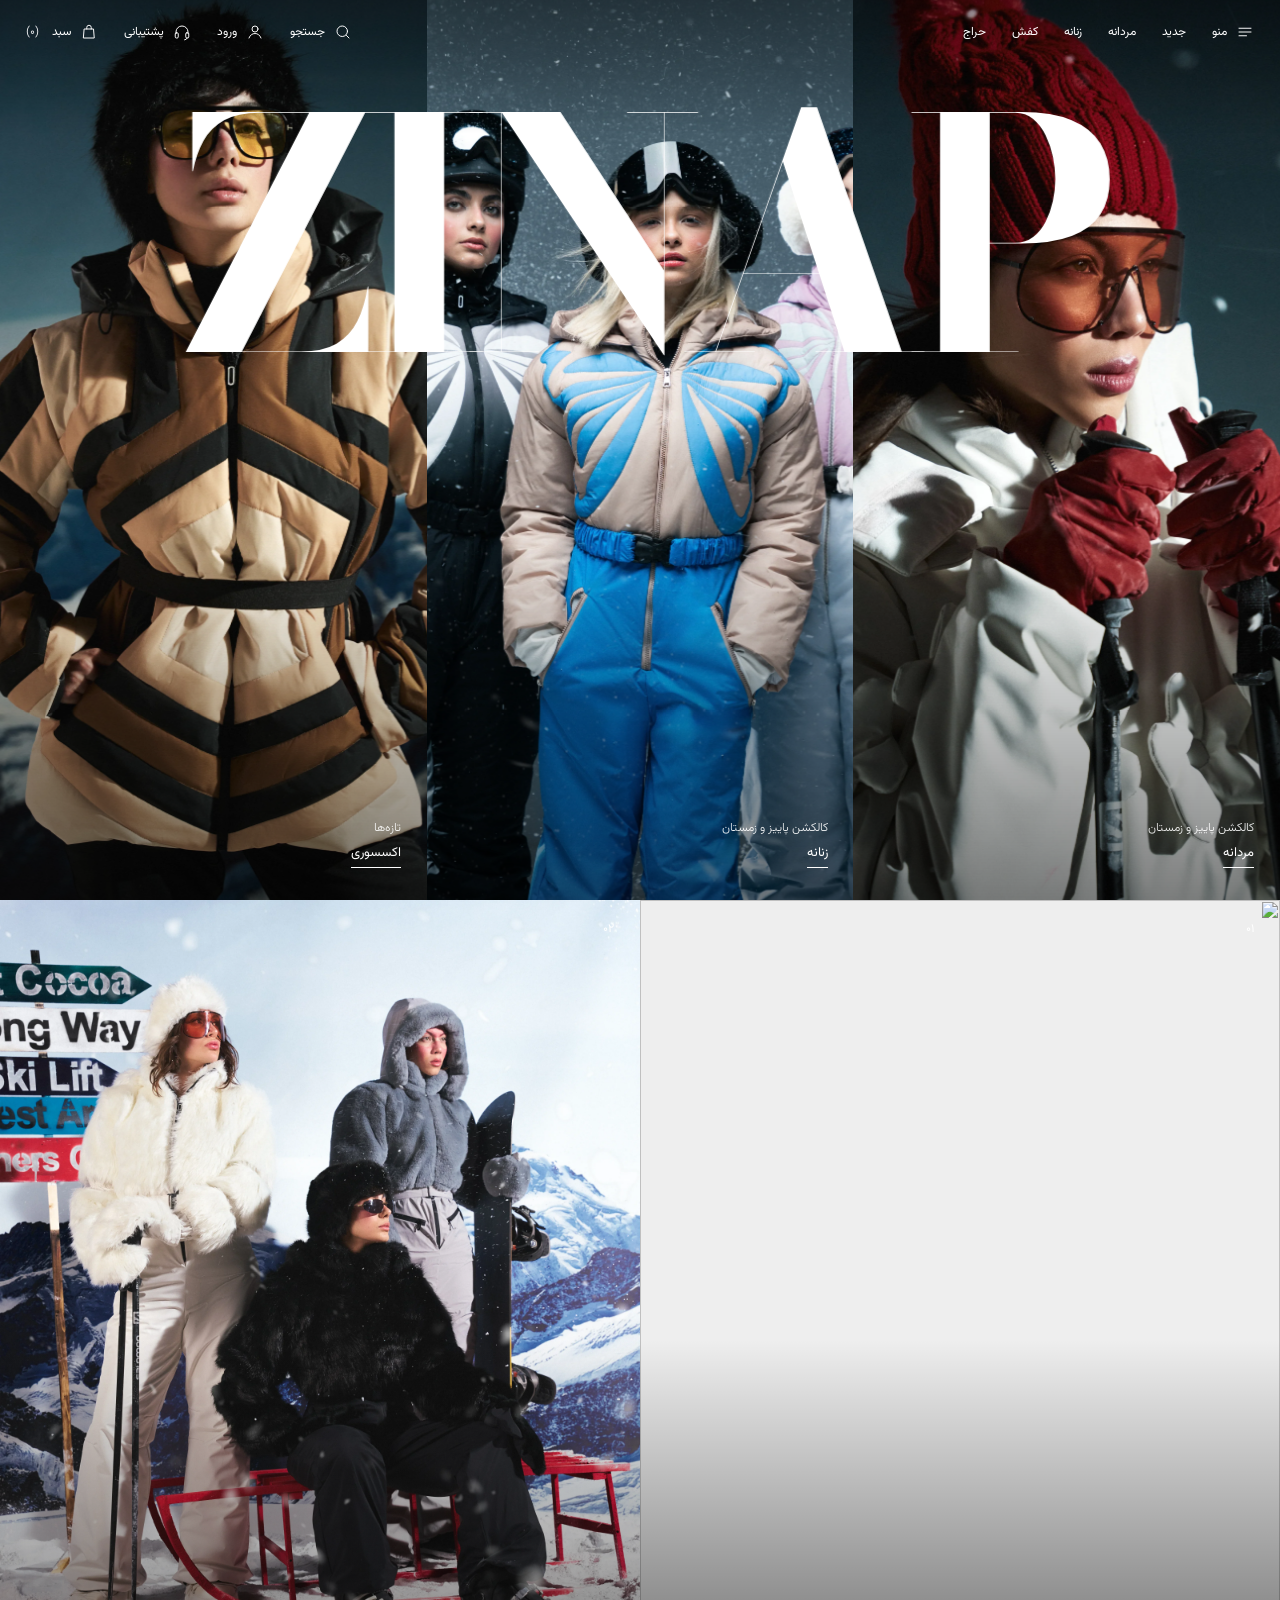
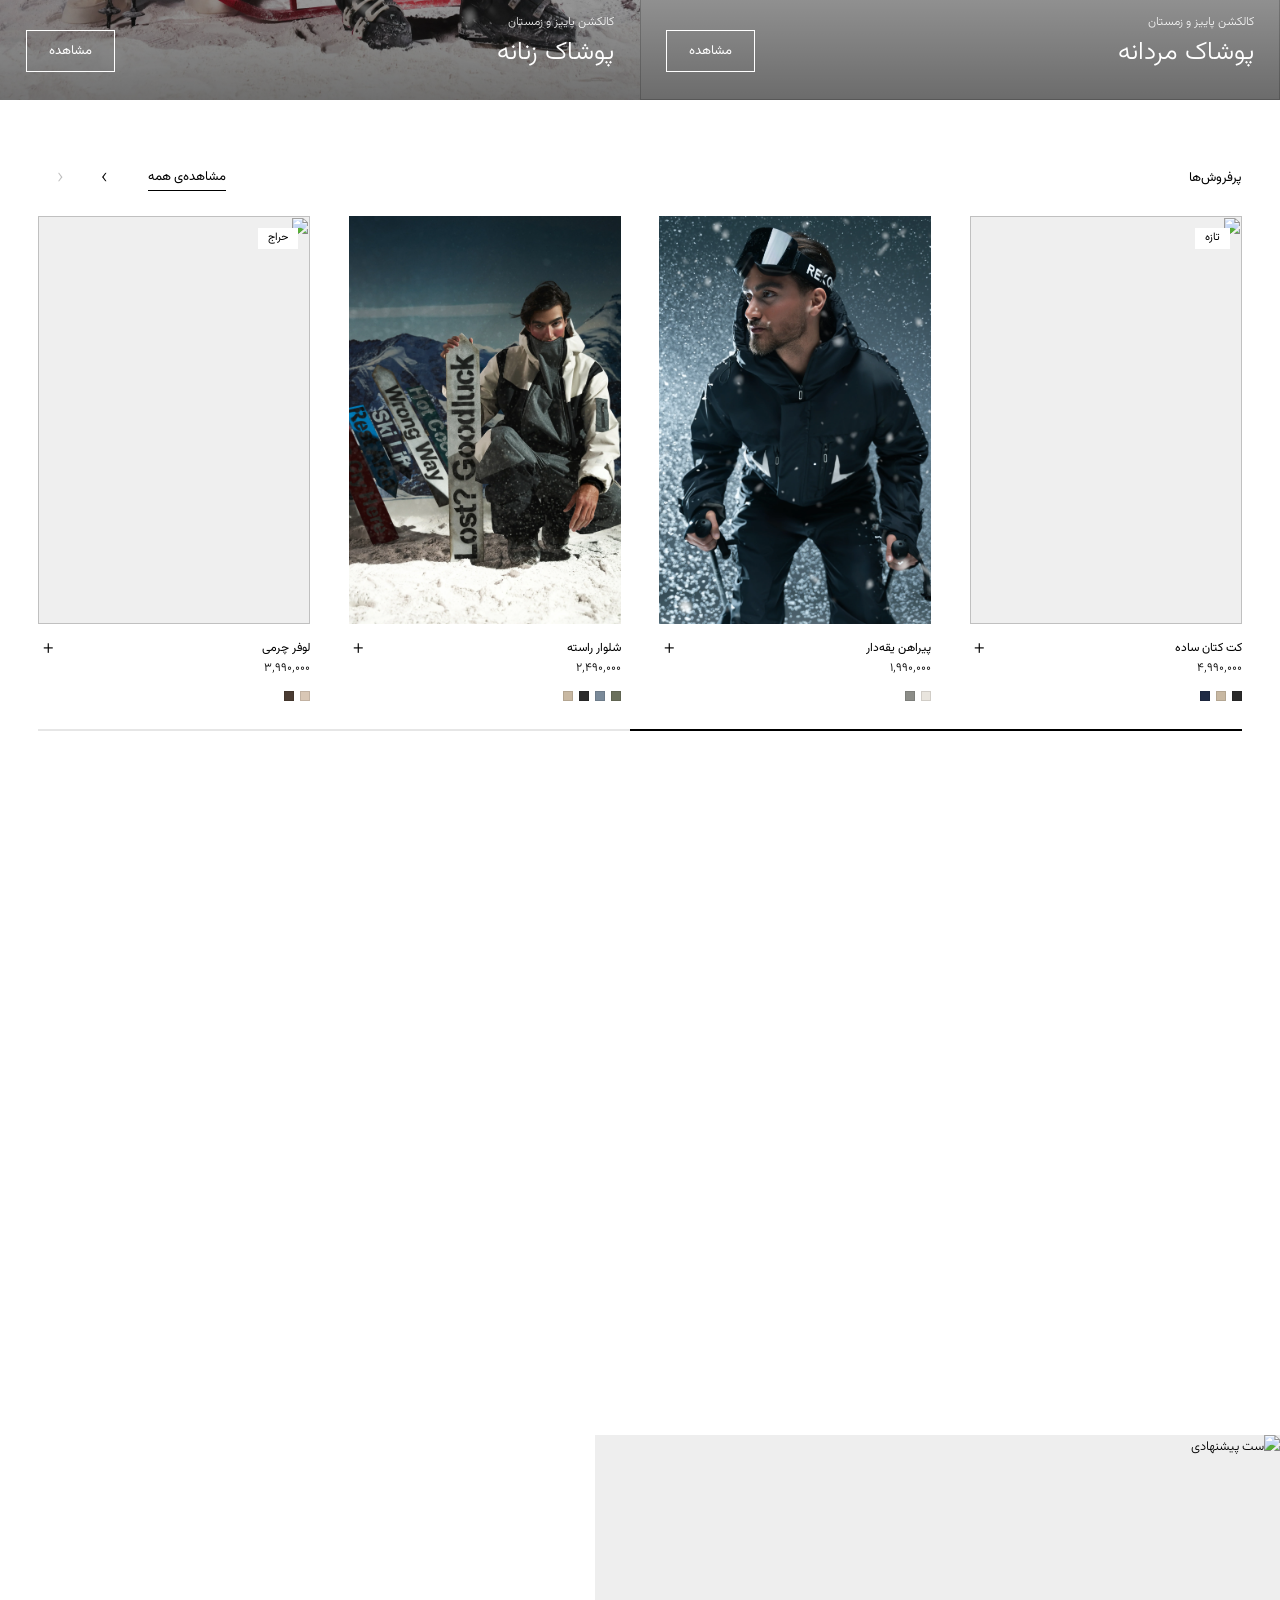
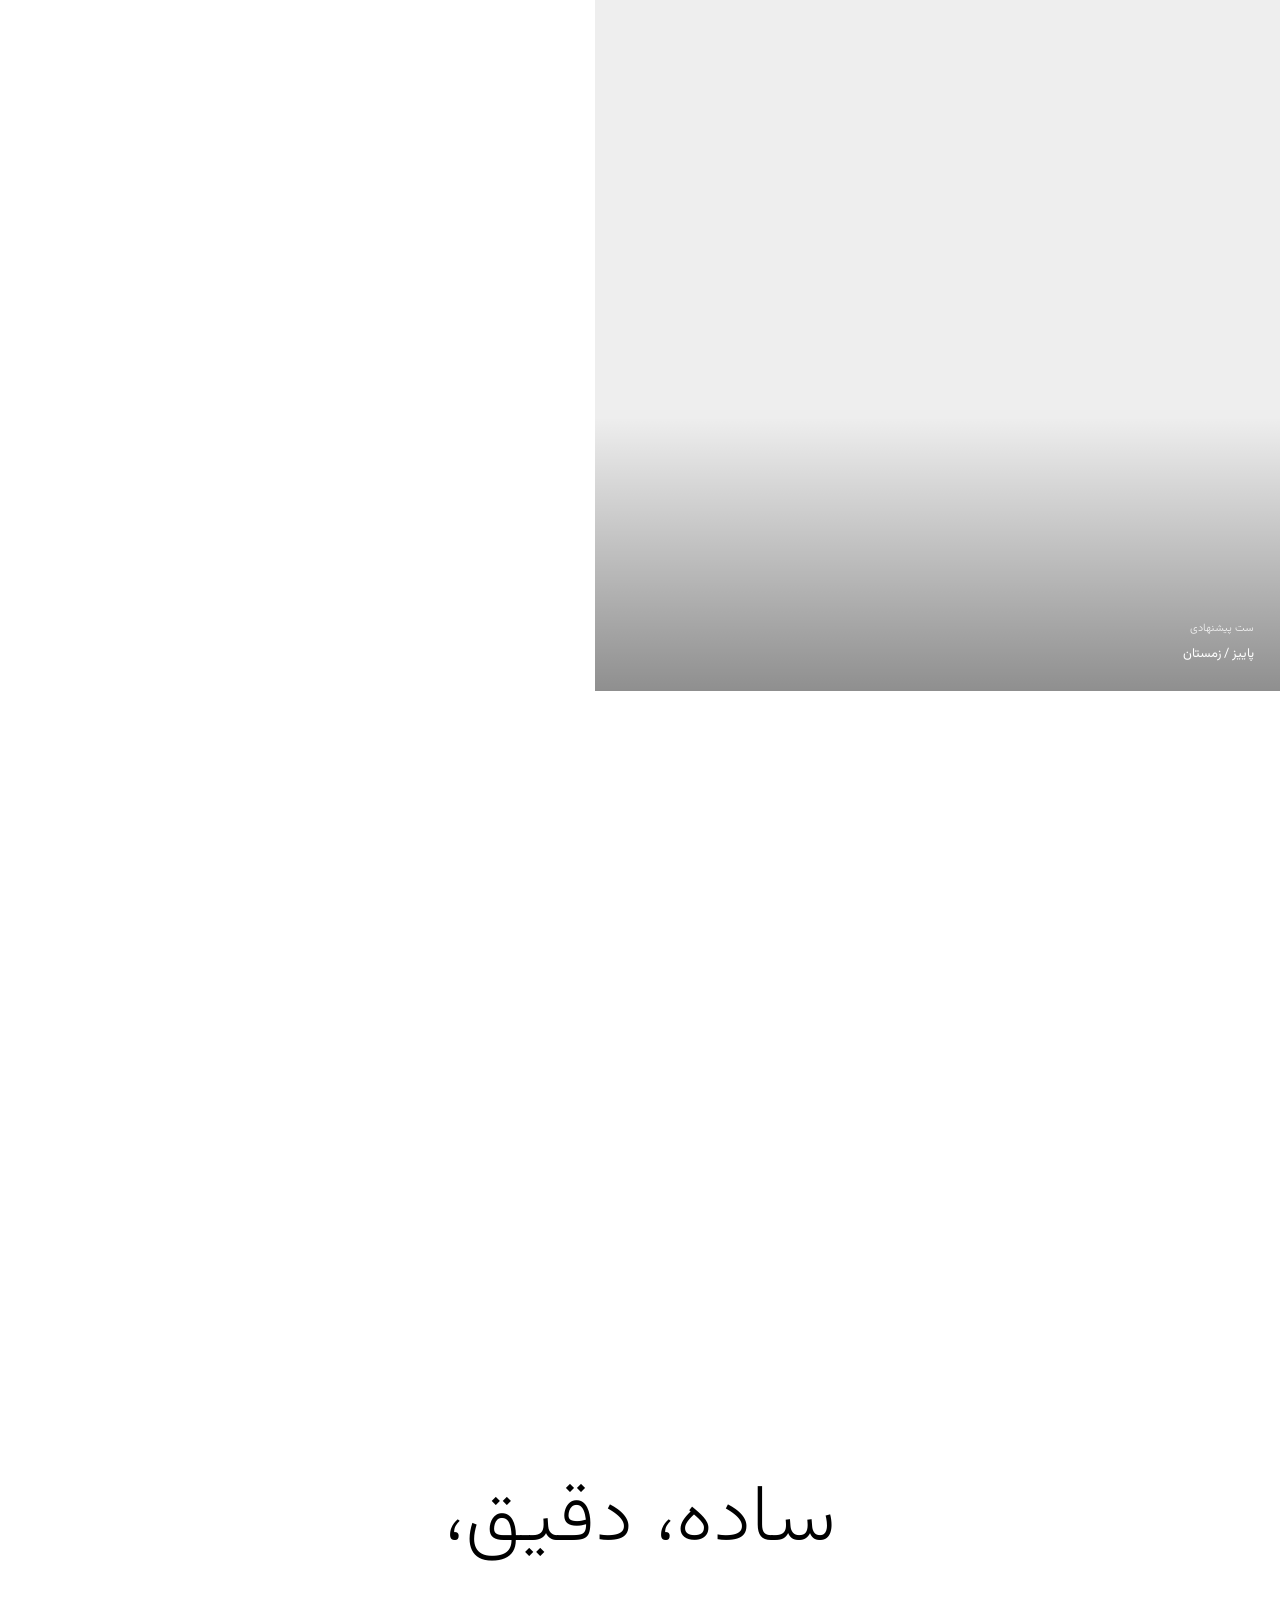
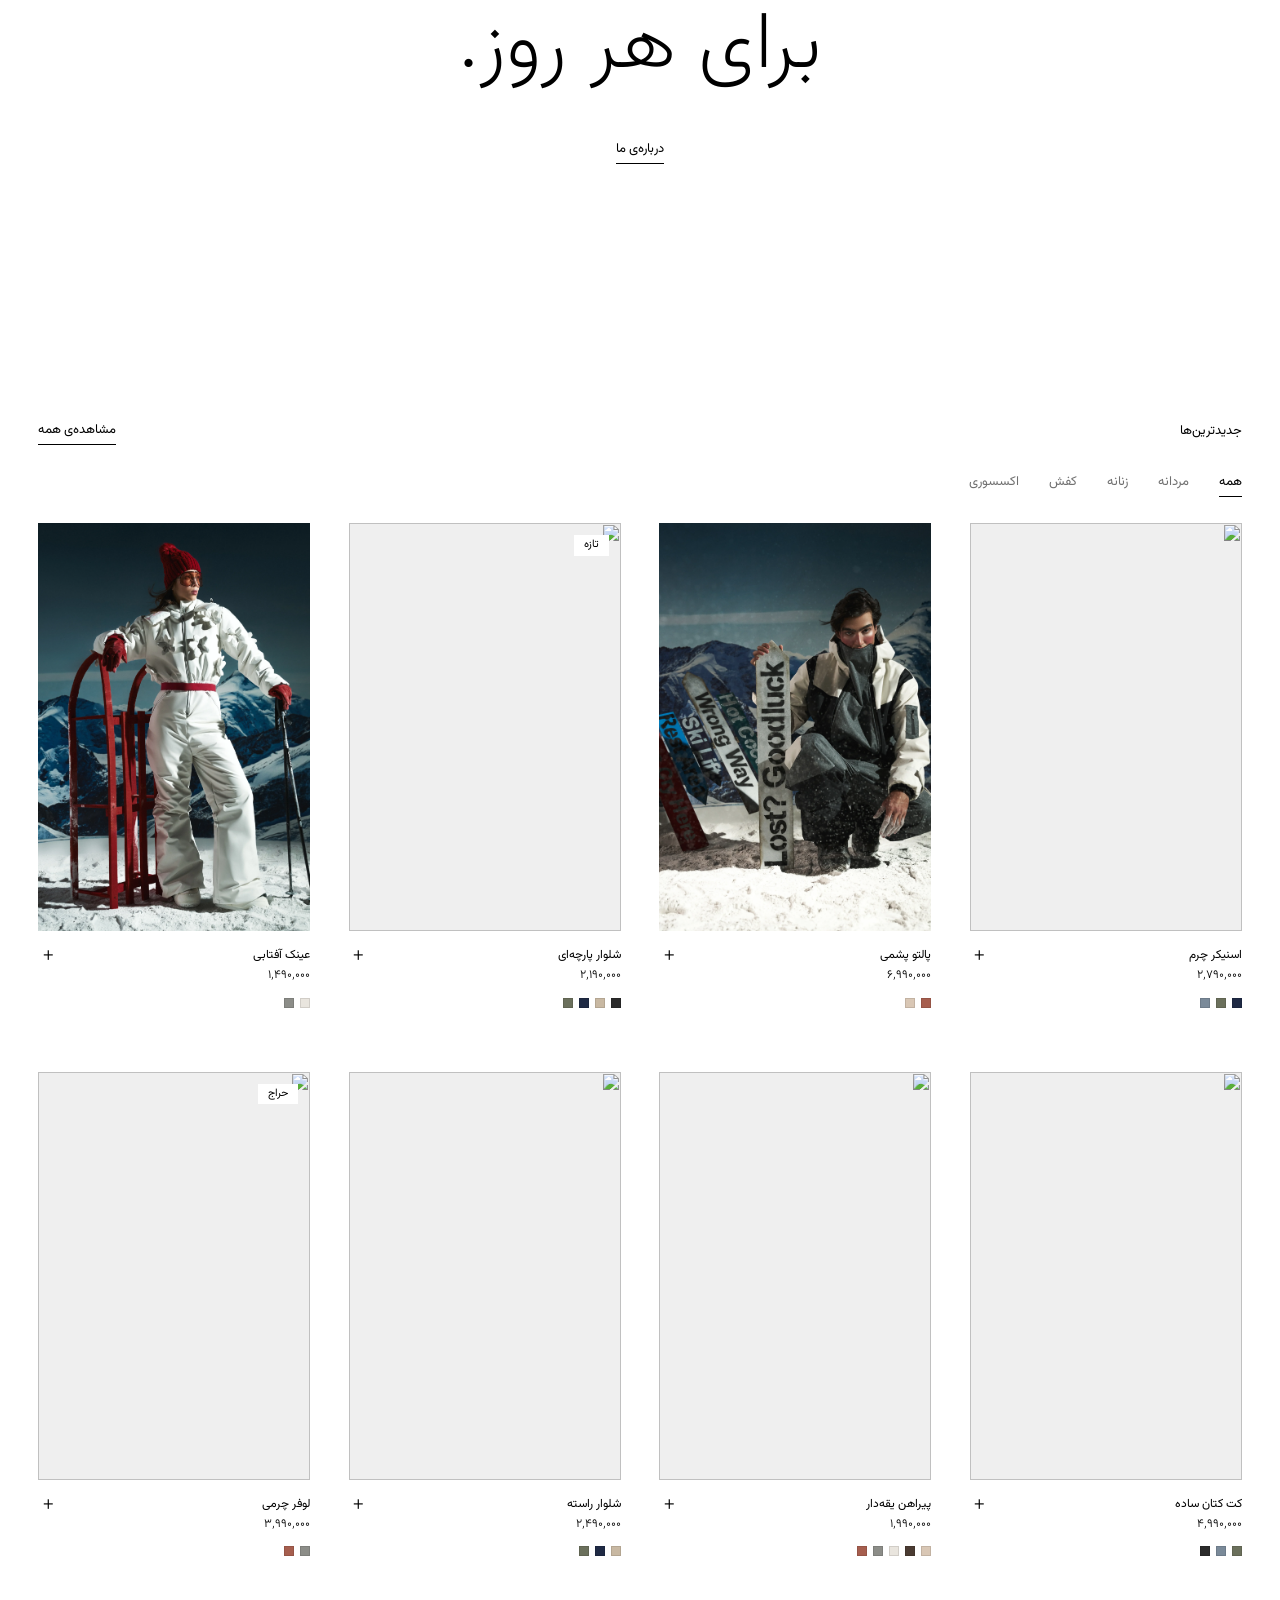
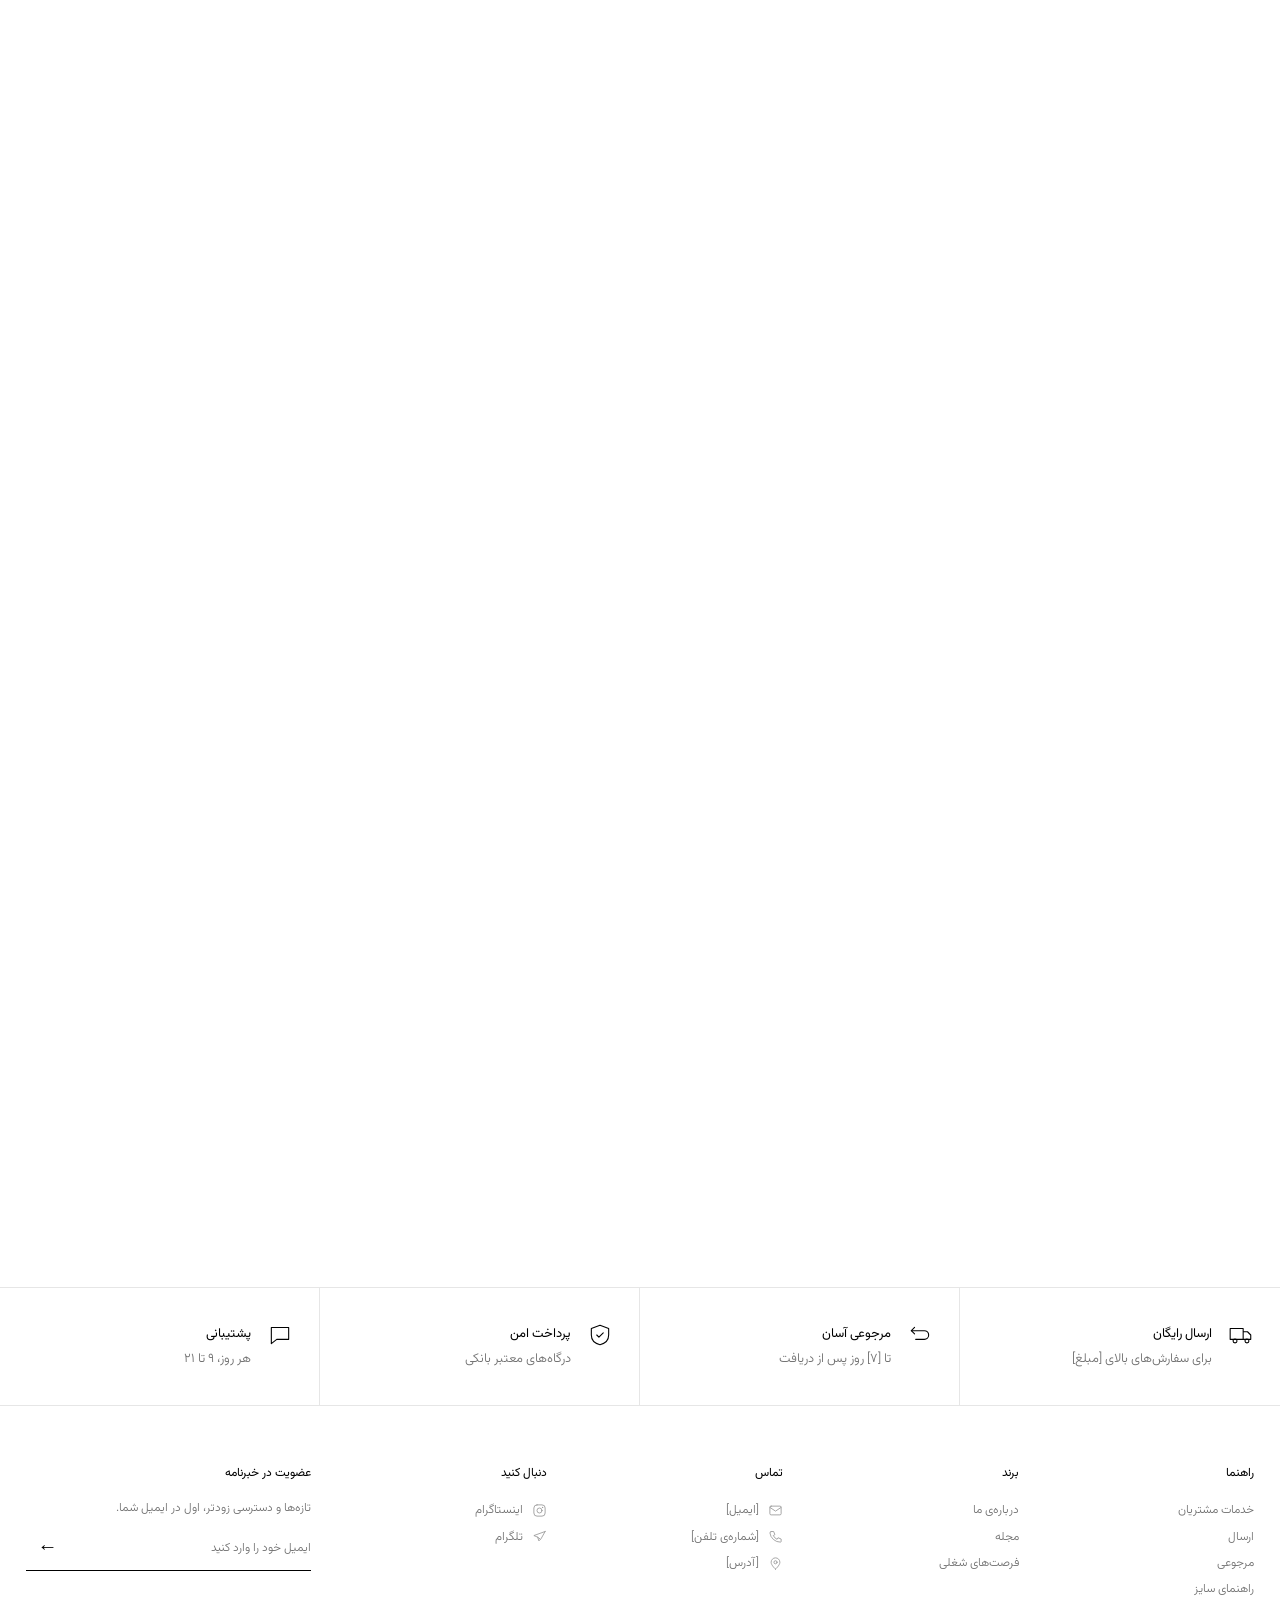
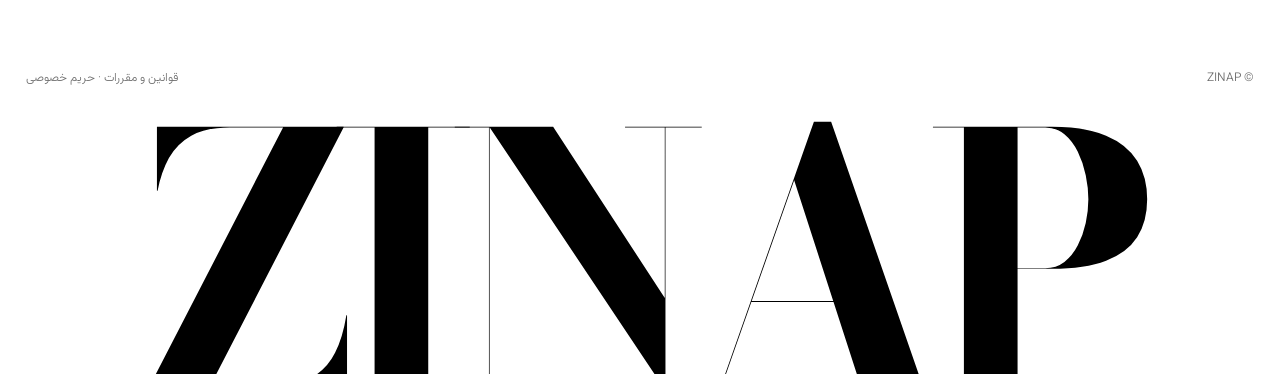
==== commit 92237d1c: "Update index.html" ====
--- a/index.html
+++ b/index.html
@@ -53,7 +53,7 @@
     <ul><li data-p="0" data-t="تازه‌ها"><a class="top" href="#" aria-expanded="false">جدید<span>+</span></a><div class="sub"><ul><li><a href="#">تازه‌ها</a></li><li><a href="#">پرفروش‌ها</a></li><li><a href="#">کالکشن پاییز</a></li><li><a href="#">پیشنهاد ما</a></li></ul></div></li><li data-p="1" data-t="پوشاک مردانه"><a class="top" href="#" aria-expanded="false">مردانه<span>+</span></a><div class="sub"><ul><li><a href="#">کت و ژاکت</a></li><li><a href="#">پیراهن</a></li><li><a href="#">تیشرت</a></li><li><a href="#">شلوار</a></li><li><a href="#">بافت‌ها</a></li></ul></div></li><li data-p="2" data-t="پوشاک زنانه"><a class="top" href="#" aria-expanded="false">زنانه<span>+</span></a><div class="sub"><ul><li><a href="#">لباس</a></li><li><a href="#">شومیز</a></li><li><a href="#">شلوار</a></li><li><a href="#">کت و مانتو</a></li><li><a href="#">بافت‌ها</a></li></ul></div></li><li data-p="3" data-t="کفش"><a class="top" href="#" aria-expanded="false">کفش<span>+</span></a><div class="sub"><ul><li><a href="#">اسنیکر</a></li><li><a href="#">لوفر</a></li><li><a href="#">بوت</a></li><li><a href="#">صندل</a></li></ul></div></li><li data-p="4" data-t="اکسسوری"><a class="top" href="#" aria-expanded="false">اکسسوری<span>+</span></a><div class="sub"><ul><li><a href="#">کیف</a></li><li><a href="#">عینک</a></li><li><a href="#">کمربند</a></li><li><a href="#">جوراب</a></li></ul></div></li><li data-p="5" data-t="تا ۵۰٪ تخفیف"><a class="top" href="#" aria-expanded="false">حراج</a></li></ul>
     <div class="menu-foot"><a href="#">ورود / ثبت‌نام</a><a href="#">پشتیبانی</a><a href="#">فروشگاه‌ها</a></div>
   </div>
-  <div class="menu-prev" aria-hidden="true"><img data-p="0" src="img/95.webp" alt=""><img data-p="1" src="img/62.webp" alt=""><img data-p="2" src="img/88.webp" alt=""><img data-p="3" src="img/96.webp" alt=""><img data-p="4" src="img/57.webp" alt=""><img data-p="5" src="img/101.webp" alt=""><span class="tag"></span></div>
+  <div class="menu-prev" aria-hidden="true"><img data-p="0" src="95.webp" alt=""><img data-p="1" src="62.webp" alt=""><img data-p="2" src="88.webp" alt=""><img data-p="3" src="96.webp" alt=""><img data-p="4" src="57.webp" alt=""><img data-p="5" src="101.webp" alt=""><span class="tag"></span></div>
 </nav>
 
 <div class="panel search" id="search" role="dialog" aria-label="جستجو">
@@ -105,42 +105,42 @@
 <main id="main">
   <div class="hero-wrap">
   <section class="hero" aria-label="کالکشن جدید">
-    <a class="pane" href="#" data-s="0.07"><img src="img/75.webp" alt="کالکشن مردانه، پاییز و زمستان" fetchpriority="high"><span class="cap"><small>کالکشن پاییز و زمستان</small><span class="u">مردانه</span></span></a>
-    <a class="pane" href="#" data-s="0.12"><img src="img/51.webp" alt="کالکشن زنانه، پاییز و زمستان"><span class="cap"><small>کالکشن پاییز و زمستان</small><span class="u">زنانه</span></span></a>
-    <a class="pane" href="#" data-s="0.04"><img src="img/66.webp" alt="اکسسوری‌های تازه"><span class="cap"><small>تازه‌ها</small><span class="u">اکسسوری</span></span></a>
+    <a class="pane" href="#" data-s="0.07"><img src="75.webp" alt="کالکشن مردانه، پاییز و زمستان" fetchpriority="high"><span class="cap"><small>کالکشن پاییز و زمستان</small><span class="u">مردانه</span></span></a>
+    <a class="pane" href="#" data-s="0.12"><img src="51.webp" alt="کالکشن زنانه، پاییز و زمستان"><span class="cap"><small>کالکشن پاییز و زمستان</small><span class="u">زنانه</span></span></a>
+    <a class="pane" href="#" data-s="0.04"><img src="66.webp" alt="اکسسوری‌های تازه"><span class="cap"><small>تازه‌ها</small><span class="u">اکسسوری</span></span></a>
   </section>
   <div class="dots" aria-hidden="true"><i class="on"></i><i></i><i></i></div>
   </div>
 
   <section class="g2" aria-label="کمپین‌ها">
-    <a class="cell rv" href="#"><img src="img/100.webp" alt="" loading="lazy"><span class="no" aria-hidden="true">۰۱</span><span class="cap2"><span class="t"><small>کالکشن پاییز و زمستان</small><h3>پوشاک مردانه</h3></span><span class="go">مشاهده</span></span></a>
-    <a class="cell rv" href="#"><img src="img/61.webp" alt="" loading="lazy"><span class="no" aria-hidden="true">۰۲</span><span class="cap2"><span class="t"><small>کالکشن پاییز و زمستان</small><h3>پوشاک زنانه</h3></span><span class="go">مشاهده</span></span></a>
+    <a class="cell rv" href="#"><img src="100.webp" alt="" loading="lazy"><span class="no" aria-hidden="true">۰۱</span><span class="cap2"><span class="t"><small>کالکشن پاییز و زمستان</small><h3>پوشاک مردانه</h3></span><span class="go">مشاهده</span></span></a>
+    <a class="cell rv" href="#"><img src="61.webp" alt="" loading="lazy"><span class="no" aria-hidden="true">۰۲</span><span class="cap2"><span class="t"><small>کالکشن پاییز و زمستان</small><h3>پوشاک زنانه</h3></span><span class="go">مشاهده</span></span></a>
   </section>
 
   <section class="rail-wrap" aria-label="پرفروش‌ها">
     <div class="head rv"><span>پرفروش‌ها</span><div class="tools"><a class="u" href="#">مشاهده‌ی همه</a><div><button class="arrow next" aria-label="بعدی">›</button><button class="arrow prev" aria-label="قبلی">‹</button></div></div></div>
-    <div class="rail"><article class="card"><div class="pw"><a class="ph" href="product.html"><span class="flag">تازه</span><img src="img/87.webp" alt="" loading="lazy"></a><div class="sizes" role="group" aria-label="انتخاب سایز"><button type="button" aria-label="سایز XS">XS</button><button type="button" aria-label="سایز S">S</button><button type="button" aria-label="سایز M">M</button><button type="button" aria-label="سایز L">L</button><button type="button" aria-label="سایز XL">XL</button></div></div><div class="meta"><div class="mrow"><a href="product.html">کت کتان ساده</a><button class="add" type="button" aria-label="افزودن به سبد">+</button></div><span class="pr">۴٬۹۹۰٬۰۰۰</span><div class="cols" aria-label="۳ رنگ"><i style="--c:#2b2b2b"></i><i style="--c:#c8b8a2"></i><i style="--c:#1f2a44"></i></div></div></article><article class="card"><div class="pw"><a class="ph" href="product.html"><img src="img/49.webp" alt="" loading="lazy"></a><div class="sizes" role="group" aria-label="انتخاب سایز"><button type="button" aria-label="سایز XS">XS</button><button type="button" aria-label="سایز S">S</button><button type="button" aria-label="سایز M">M</button><button type="button" aria-label="سایز L">L</button><button type="button" aria-label="سایز XL">XL</button></div></div><div class="meta"><div class="mrow"><a href="product.html">پیراهن یقه‌دار</a><button class="add" type="button" aria-label="افزودن به سبد">+</button></div><span class="pr">۱٬۹۹۰٬۰۰۰</span><div class="cols" aria-label="۲ رنگ"><i style="--c:#e9e5de"></i><i style="--c:#8c8d88"></i></div></div></article><article class="card"><div class="pw"><a class="ph" href="product.html"><img src="img/53.webp" alt="" loading="lazy"></a><div class="sizes" role="group" aria-label="انتخاب سایز"><button type="button" aria-label="سایز XS">XS</button><button type="button" aria-label="سایز S">S</button><button type="button" aria-label="سایز M">M</button><button type="button" aria-label="سایز L">L</button><button type="button" aria-label="سایز XL">XL</button></div></div><div class="meta"><div class="mrow"><a href="product.html">شلوار راسته</a><button class="add" type="button" aria-label="افزودن به سبد">+</button></div><span class="pr">۲٬۴۹۰٬۰۰۰</span><div class="cols" aria-label="۴ رنگ"><i style="--c:#6b705c"></i><i style="--c:#7a8a99"></i><i style="--c:#2b2b2b"></i><i style="--c:#c8b8a2"></i></div></div></article><article class="card"><div class="pw"><a class="ph" href="product.html"><span class="flag">حراج</span><img src="img/85.webp" alt="" loading="lazy"></a><div class="sizes" role="group" aria-label="انتخاب سایز"><button type="button" aria-label="سایز XS">XS</button><button type="button" aria-label="سایز S">S</button><button type="button" aria-label="سایز M">M</button><button type="button" aria-label="سایز L">L</button><button type="button" aria-label="سایز XL">XL</button></div></div><div class="meta"><div class="mrow"><a href="product.html">لوفر چرمی</a><button class="add" type="button" aria-label="افزودن به سبد">+</button></div><span class="pr">۳٬۹۹۰٬۰۰۰</span><div class="cols" aria-label="۲ رنگ"><i style="--c:#d9c7b5"></i><i style="--c:#4a3b32"></i></div></div></article><article class="card"><div class="pw"><a class="ph" href="product.html"><img src="img/81.webp" alt="" loading="lazy"></a><div class="sizes" role="group" aria-label="انتخاب سایز"><button type="button" aria-label="سایز XS">XS</button><button type="button" aria-label="سایز S">S</button><button type="button" aria-label="سایز M">M</button><button type="button" aria-label="سایز L">L</button><button type="button" aria-label="سایز XL">XL</button></div></div><div class="meta"><div class="mrow"><a href="product.html">تیشرت پنبه‌ای</a><button class="add" type="button" aria-label="افزودن به سبد">+</button></div><span class="pr">۸۹۰٬۰۰۰</span><div class="cols" aria-label="۶ رنگ"><i style="--c:#c8b8a2"></i><i style="--c:#1f2a44"></i><i style="--c:#6b705c"></i><i style="--c:#7a8a99"></i><i style="--c:#2b2b2b"></i><i style="--c:#c8b8a2"></i></div></div></article><article class="card"><div class="pw"><a class="ph" href="product.html"><img src="img/59.webp" alt="" loading="lazy"></a><div class="sizes" role="group" aria-label="انتخاب سایز"><button type="button" aria-label="سایز XS">XS</button><button type="button" aria-label="سایز S">S</button><button type="button" aria-label="سایز M">M</button><button type="button" aria-label="سایز L">L</button><button type="button" aria-label="سایز XL">XL</button></div></div><div class="meta"><div class="mrow"><a href="product.html">بافت یقه‌گرد</a><button class="add" type="button" aria-label="افزودن به سبد">+</button></div><span class="pr">۱٬۸۹۰٬۰۰۰</span><div class="cols" aria-label="۳ رنگ"><i style="--c:#8c8d88"></i><i style="--c:#a65e4e"></i><i style="--c:#d9c7b5"></i></div></div></article><article class="card"><div class="pw"><a class="ph" href="product.html"><img src="img/55.webp" alt="" loading="lazy"></a><div class="sizes" role="group" aria-label="انتخاب سایز"><button type="button" aria-label="سایز XS">XS</button><button type="button" aria-label="سایز S">S</button><button type="button" aria-label="سایز M">M</button><button type="button" aria-label="سایز L">L</button><button type="button" aria-label="سایز XL">XL</button></div></div><div class="meta"><div class="mrow"><a href="product.html">کیف دوشی</a><button class="add" type="button" aria-label="افزودن به سبد">+</button></div><span class="pr">۲٬۹۹۰٬۰۰۰</span><div class="cols" aria-label="۲ رنگ"><i style="--c:#7a8a99"></i><i style="--c:#2b2b2b"></i></div></div></article><article class="card"><div class="pw"><a class="ph" href="product.html"><img src="img/76.webp" alt="" loading="lazy"></a><div class="sizes" role="group" aria-label="انتخاب سایز"><button type="button" aria-label="سایز XS">XS</button><button type="button" aria-label="سایز S">S</button><button type="button" aria-label="سایز M">M</button><button type="button" aria-label="سایز L">L</button><button type="button" aria-label="سایز XL">XL</button></div></div><div class="meta"><div class="mrow"><a href="product.html">ژاکت سبک</a><button class="add" type="button" aria-label="افزودن به سبد">+</button></div><span class="pr">۳٬۴۹۰٬۰۰۰</span><div class="cols" aria-label="۳ رنگ"><i style="--c:#4a3b32"></i><i style="--c:#e9e5de"></i><i style="--c:#8c8d88"></i></div></div></article></div>
+    <div class="rail"><article class="card"><div class="pw"><a class="ph" href="product.html"><span class="flag">تازه</span><img src="87.webp" alt="" loading="lazy"></a><div class="sizes" role="group" aria-label="انتخاب سایز"><button type="button" aria-label="سایز XS">XS</button><button type="button" aria-label="سایز S">S</button><button type="button" aria-label="سایز M">M</button><button type="button" aria-label="سایز L">L</button><button type="button" aria-label="سایز XL">XL</button></div></div><div class="meta"><div class="mrow"><a href="product.html">کت کتان ساده</a><button class="add" type="button" aria-label="افزودن به سبد">+</button></div><span class="pr">۴٬۹۹۰٬۰۰۰</span><div class="cols" aria-label="۳ رنگ"><i style="--c:#2b2b2b"></i><i style="--c:#c8b8a2"></i><i style="--c:#1f2a44"></i></div></div></article><article class="card"><div class="pw"><a class="ph" href="product.html"><img src="49.webp" alt="" loading="lazy"></a><div class="sizes" role="group" aria-label="انتخاب سایز"><button type="button" aria-label="سایز XS">XS</button><button type="button" aria-label="سایز S">S</button><button type="button" aria-label="سایز M">M</button><button type="button" aria-label="سایز L">L</button><button type="button" aria-label="سایز XL">XL</button></div></div><div class="meta"><div class="mrow"><a href="product.html">پیراهن یقه‌دار</a><button class="add" type="button" aria-label="افزودن به سبد">+</button></div><span class="pr">۱٬۹۹۰٬۰۰۰</span><div class="cols" aria-label="۲ رنگ"><i style="--c:#e9e5de"></i><i style="--c:#8c8d88"></i></div></div></article><article class="card"><div class="pw"><a class="ph" href="product.html"><img src="53.webp" alt="" loading="lazy"></a><div class="sizes" role="group" aria-label="انتخاب سایز"><button type="button" aria-label="سایز XS">XS</button><button type="button" aria-label="سایز S">S</button><button type="button" aria-label="سایز M">M</button><button type="button" aria-label="سایز L">L</button><button type="button" aria-label="سایز XL">XL</button></div></div><div class="meta"><div class="mrow"><a href="product.html">شلوار راسته</a><button class="add" type="button" aria-label="افزودن به سبد">+</button></div><span class="pr">۲٬۴۹۰٬۰۰۰</span><div class="cols" aria-label="۴ رنگ"><i style="--c:#6b705c"></i><i style="--c:#7a8a99"></i><i style="--c:#2b2b2b"></i><i style="--c:#c8b8a2"></i></div></div></article><article class="card"><div class="pw"><a class="ph" href="product.html"><span class="flag">حراج</span><img src="85.webp" alt="" loading="lazy"></a><div class="sizes" role="group" aria-label="انتخاب سایز"><button type="button" aria-label="سایز XS">XS</button><button type="button" aria-label="سایز S">S</button><button type="button" aria-label="سایز M">M</button><button type="button" aria-label="سایز L">L</button><button type="button" aria-label="سایز XL">XL</button></div></div><div class="meta"><div class="mrow"><a href="product.html">لوفر چرمی</a><button class="add" type="button" aria-label="افزودن به سبد">+</button></div><span class="pr">۳٬۹۹۰٬۰۰۰</span><div class="cols" aria-label="۲ رنگ"><i style="--c:#d9c7b5"></i><i style="--c:#4a3b32"></i></div></div></article><article class="card"><div class="pw"><a class="ph" href="product.html"><img src="81.webp" alt="" loading="lazy"></a><div class="sizes" role="group" aria-label="انتخاب سایز"><button type="button" aria-label="سایز XS">XS</button><button type="button" aria-label="سایز S">S</button><button type="button" aria-label="سایز M">M</button><button type="button" aria-label="سایز L">L</button><button type="button" aria-label="سایز XL">XL</button></div></div><div class="meta"><div class="mrow"><a href="product.html">تیشرت پنبه‌ای</a><button class="add" type="button" aria-label="افزودن به سبد">+</button></div><span class="pr">۸۹۰٬۰۰۰</span><div class="cols" aria-label="۶ رنگ"><i style="--c:#c8b8a2"></i><i style="--c:#1f2a44"></i><i style="--c:#6b705c"></i><i style="--c:#7a8a99"></i><i style="--c:#2b2b2b"></i><i style="--c:#c8b8a2"></i></div></div></article><article class="card"><div class="pw"><a class="ph" href="product.html"><img src="59.webp" alt="" loading="lazy"></a><div class="sizes" role="group" aria-label="انتخاب سایز"><button type="button" aria-label="سایز XS">XS</button><button type="button" aria-label="سایز S">S</button><button type="button" aria-label="سایز M">M</button><button type="button" aria-label="سایز L">L</button><button type="button" aria-label="سایز XL">XL</button></div></div><div class="meta"><div class="mrow"><a href="product.html">بافت یقه‌گرد</a><button class="add" type="button" aria-label="افزودن به سبد">+</button></div><span class="pr">۱٬۸۹۰٬۰۰۰</span><div class="cols" aria-label="۳ رنگ"><i style="--c:#8c8d88"></i><i style="--c:#a65e4e"></i><i style="--c:#d9c7b5"></i></div></div></article><article class="card"><div class="pw"><a class="ph" href="product.html"><img src="55.webp" alt="" loading="lazy"></a><div class="sizes" role="group" aria-label="انتخاب سایز"><button type="button" aria-label="سایز XS">XS</button><button type="button" aria-label="سایز S">S</button><button type="button" aria-label="سایز M">M</button><button type="button" aria-label="سایز L">L</button><button type="button" aria-label="سایز XL">XL</button></div></div><div class="meta"><div class="mrow"><a href="product.html">کیف دوشی</a><button class="add" type="button" aria-label="افزودن به سبد">+</button></div><span class="pr">۲٬۹۹۰٬۰۰۰</span><div class="cols" aria-label="۲ رنگ"><i style="--c:#7a8a99"></i><i style="--c:#2b2b2b"></i></div></div></article><article class="card"><div class="pw"><a class="ph" href="product.html"><img src="76.webp" alt="" loading="lazy"></a><div class="sizes" role="group" aria-label="انتخاب سایز"><button type="button" aria-label="سایز XS">XS</button><button type="button" aria-label="سایز S">S</button><button type="button" aria-label="سایز M">M</button><button type="button" aria-label="سایز L">L</button><button type="button" aria-label="سایز XL">XL</button></div></div><div class="meta"><div class="mrow"><a href="product.html">ژاکت سبک</a><button class="add" type="button" aria-label="افزودن به سبد">+</button></div><span class="pr">۳٬۴۹۰٬۰۰۰</span><div class="cols" aria-label="۳ رنگ"><i style="--c:#4a3b32"></i><i style="--c:#e9e5de"></i><i style="--c:#8c8d88"></i></div></div></article></div>
     <div class="rbar" aria-hidden="true"><i></i></div>
   </section>
 
-  <a class="band rv" href="#"><img src="img/102.webp" alt="" loading="lazy"><span class="cap2"><span class="t"><small>ادیتوریال</small><h3>نسخه‌ی تازه‌ی کلاسیک‌ها</h3></span><span class="go">بیشتر بخوانید</span></span></a>
+  <a class="band rv" href="#"><img src="102.webp" alt="" loading="lazy"><span class="cap2"><span class="t"><small>ادیتوریال</small><h3>نسخه‌ی تازه‌ی کلاسیک‌ها</h3></span><span class="go">بیشتر بخوانید</span></span></a>
 
   <section class="look" aria-label="خرید ست">
     <div class="cell" style="aspect-ratio:4/5">
-      <img src="img/90.webp" alt="ست پیشنهادی" loading="lazy">
+      <img src="90.webp" alt="ست پیشنهادی" loading="lazy">
       <span class="look-tag"><small>ست پیشنهادی</small>پاییز / زمستان</span>
     </div>
     <div class="look-side rv">
       <div><small class="mute">ست پیشنهادی</small><h2>خرید ست</h2></div>
       <p>سه قطعه که با هم کامل می‌شوند. از فهرست انتخاب کنید.</p>
-      <div class="items"><a class="li" href="product.html" data-k="0"><span class="t"><img src="img/64.webp" alt="" loading="lazy"></span><span><b>پیراهن یقه‌دار</b><span>۱٬۹۹۰٬۰۰۰ تومان</span></span><span class="arr" aria-hidden="true">‹</span></a><a class="li" href="product.html" data-k="1"><span class="t"><img src="img/77.webp" alt="" loading="lazy"></span><span><b>شلوار راسته</b><span>۲٬۴۹۰٬۰۰۰ تومان</span></span><span class="arr" aria-hidden="true">‹</span></a><a class="li" href="product.html" data-k="2"><span class="t"><img src="img/68.webp" alt="" loading="lazy"></span><span><b>لوفر چرمی</b><span>۳٬۹۹۰٬۰۰۰ تومان</span></span><span class="arr" aria-hidden="true">‹</span></a></div>
+      <div class="items"><a class="li" href="product.html" data-k="0"><span class="t"><img src="64.webp" alt="" loading="lazy"></span><span><b>پیراهن یقه‌دار</b><span>۱٬۹۹۰٬۰۰۰ تومان</span></span><span class="arr" aria-hidden="true">‹</span></a><a class="li" href="product.html" data-k="1"><span class="t"><img src="77.webp" alt="" loading="lazy"></span><span><b>شلوار راسته</b><span>۲٬۴۹۰٬۰۰۰ تومان</span></span><span class="arr" aria-hidden="true">‹</span></a><a class="li" href="product.html" data-k="2"><span class="t"><img src="68.webp" alt="" loading="lazy"></span><span><b>لوفر چرمی</b><span>۳٬۹۹۰٬۰۰۰ تومان</span></span><span class="arr" aria-hidden="true">‹</span></a></div>
     </div>
   </section>
 
   <section class="g3" aria-label="ویترین">
-    <a class="cell rv" href="#"><img src="img/98.webp" alt="" loading="lazy"><span class="no" aria-hidden="true">۰۱</span><span class="cap2"><span class="t"><small>کالکشن</small><h3>کفش</h3></span><span class="go">خرید کنید</span></span></a>
-    <a class="cell rv" href="#"><img src="img/56.webp" alt="" loading="lazy"><span class="no" aria-hidden="true">۰۲</span><span class="cap2"><span class="t"><small>کالکشن</small><h3>لباس</h3></span><span class="go">خرید کنید</span></span></a>
-    <a class="cell rv" href="#"><img src="img/105.webp" alt="" loading="lazy"><span class="no" aria-hidden="true">۰۳</span><span class="cap2"><span class="t"><small>کالکشن</small><h3>اکسسوری</h3></span><span class="go">خرید کنید</span></span></a>
+    <a class="cell rv" href="#"><img src="98.webp" alt="" loading="lazy"><span class="no" aria-hidden="true">۰۱</span><span class="cap2"><span class="t"><small>کالکشن</small><h3>کفش</h3></span><span class="go">خرید کنید</span></span></a>
+    <a class="cell rv" href="#"><img src="56.webp" alt="" loading="lazy"><span class="no" aria-hidden="true">۰۲</span><span class="cap2"><span class="t"><small>کالکشن</small><h3>لباس</h3></span><span class="go">خرید کنید</span></span></a>
+    <a class="cell rv" href="#"><img src="105.webp" alt="" loading="lazy"><span class="no" aria-hidden="true">۰۳</span><span class="cap2"><span class="t"><small>کالکشن</small><h3>اکسسوری</h3></span><span class="go">خرید کنید</span></span></a>
   </section>
 
   <section class="say"><h2 class="rv">ساده، دقیق،<br>برای هر روز.</h2><a class="u rv" href="#">درباره‌ی ما</a></section>
@@ -148,18 +148,18 @@
   <section aria-label="جدیدترین‌ها">
     <div class="head rv"><span>جدیدترین‌ها</span><a class="u" href="#">مشاهده‌ی همه</a></div>
     <div class="tabs" role="group" aria-label="فیلتر محصولات"><button type="button" data-f="all" aria-pressed="true">همه</button><button type="button" data-f="men" aria-pressed="false">مردانه</button><button type="button" data-f="women" aria-pressed="false">زنانه</button><button type="button" data-f="shoes" aria-pressed="false">کفش</button><button type="button" data-f="acc" aria-pressed="false">اکسسوری</button></div>
-    <div class="shop" id="shop"><article class="card" data-c="shoes"><div class="pw"><a class="ph" href="product.html"><img src="img/83.webp" alt="" loading="lazy"></a><div class="sizes" role="group" aria-label="انتخاب سایز"><button type="button" aria-label="سایز XS">XS</button><button type="button" aria-label="سایز S">S</button><button type="button" aria-label="سایز M">M</button><button type="button" aria-label="سایز L">L</button><button type="button" aria-label="سایز XL">XL</button></div></div><div class="meta"><div class="mrow"><a href="product.html">اسنیکر چرم</a><button class="add" type="button" aria-label="افزودن به سبد">+</button></div><span class="pr">۲٬۷۹۰٬۰۰۰</span><div class="cols" aria-label="۳ رنگ"><i style="--c:#1f2a44"></i><i style="--c:#6b705c"></i><i style="--c:#7a8a99"></i></div></div></article><article class="card" data-c="men"><div class="pw"><a class="ph" href="product.html"><img src="img/73.webp" alt="" loading="lazy"></a><div class="sizes" role="group" aria-label="انتخاب سایز"><button type="button" aria-label="سایز XS">XS</button><button type="button" aria-label="سایز S">S</button><button type="button" aria-label="سایز M">M</button><button type="button" aria-label="سایز L">L</button><button type="button" aria-label="سایز XL">XL</button></div></div><div class="meta"><div class="mrow"><a href="product.html">پالتو پشمی</a><button class="add" type="button" aria-label="افزودن به سبد">+</button></div><span class="pr">۶٬۹۹۰٬۰۰۰</span><div class="cols" aria-label="۲ رنگ"><i style="--c:#a65e4e"></i><i style="--c:#d9c7b5"></i></div></div></article><article class="card" data-c="women"><div class="pw"><a class="ph" href="product.html"><span class="flag">تازه</span><img src="img/94.webp" alt="" loading="lazy"></a><div class="sizes" role="group" aria-label="انتخاب سایز"><button type="button" aria-label="سایز XS">XS</button><button type="button" aria-label="سایز S">S</button><button type="button" aria-label="سایز M">M</button><button type="button" aria-label="سایز L">L</button><button type="button" aria-label="سایز XL">XL</button></div></div><div class="meta"><div class="mrow"><a href="product.html">شلوار پارچه‌ای</a><button class="add" type="button" aria-label="افزودن به سبد">+</button></div><span class="pr">۲٬۱۹۰٬۰۰۰</span><div class="cols" aria-label="۴ رنگ"><i style="--c:#2b2b2b"></i><i style="--c:#c8b8a2"></i><i style="--c:#1f2a44"></i><i style="--c:#6b705c"></i></div></div></article><article class="card" data-c="acc"><div class="pw"><a class="ph" href="product.html"><img src="img/54.webp" alt="" loading="lazy"></a><div class="sizes" role="group" aria-label="انتخاب سایز"><button type="button" aria-label="سایز XS">XS</button><button type="button" aria-label="سایز S">S</button><button type="button" aria-label="سایز M">M</button><button type="button" aria-label="سایز L">L</button><button type="button" aria-label="سایز XL">XL</button></div></div><div class="meta"><div class="mrow"><a href="product.html">عینک آفتابی</a><button class="add" type="button" aria-label="افزودن به سبد">+</button></div><span class="pr">۱٬۴۹۰٬۰۰۰</span><div class="cols" aria-label="۲ رنگ"><i style="--c:#e9e5de"></i><i style="--c:#8c8d88"></i></div></div></article><article class="card" data-c="men"><div class="pw"><a class="ph" href="product.html"><img src="img/104.webp" alt="" loading="lazy"></a><div class="sizes" role="group" aria-label="انتخاب سایز"><button type="button" aria-label="سایز XS">XS</button><button type="button" aria-label="سایز S">S</button><button type="button" aria-label="سایز M">M</button><button type="button" aria-label="سایز L">L</button><button type="button" aria-label="سایز XL">XL</button></div></div><div class="meta"><div class="mrow"><a href="product.html">کت کتان ساده</a><button class="add" type="button" aria-label="افزودن به سبد">+</button></div><span class="pr">۴٬۹۹۰٬۰۰۰</span><div class="cols" aria-label="۳ رنگ"><i style="--c:#6b705c"></i><i style="--c:#7a8a99"></i><i style="--c:#2b2b2b"></i></div></div></article><article class="card" data-c="women"><div class="pw"><a class="ph" href="product.html"><img src="img/92.webp" alt="" loading="lazy"></a><div class="sizes" role="group" aria-label="انتخاب سایز"><button type="button" aria-label="سایز XS">XS</button><button type="button" aria-label="سایز S">S</button><button type="button" aria-label="سایز M">M</button><button type="button" aria-label="سایز L">L</button><button type="button" aria-label="سایز XL">XL</button></div></div><div class="meta"><div class="mrow"><a href="product.html">پیراهن یقه‌دار</a><button class="add" type="button" aria-label="افزودن به سبد">+</button></div><span class="pr">۱٬۹۹۰٬۰۰۰</span><div class="cols" aria-label="۵ رنگ"><i style="--c:#d9c7b5"></i><i style="--c:#4a3b32"></i><i style="--c:#e9e5de"></i><i style="--c:#8c8d88"></i><i style="--c:#a65e4e"></i></div></div></article><article class="card" data-c="men"><div class="pw"><a class="ph" href="product.html"><img src="img/99.webp" alt="" loading="lazy"></a><div class="sizes" role="group" aria-label="انتخاب سایز"><button type="button" aria-label="سایز XS">XS</button><button type="button" aria-label="سایز S">S</button><button type="button" aria-label="سایز M">M</button><button type="button" aria-label="سایز L">L</button><button type="button" aria-label="سایز XL">XL</button></div></div><div class="meta"><div class="mrow"><a href="product.html">شلوار راسته</a><button class="add" type="button" aria-label="افزودن به سبد">+</button></div><span class="pr">۲٬۴۹۰٬۰۰۰</span><div class="cols" aria-label="۳ رنگ"><i style="--c:#c8b8a2"></i><i style="--c:#1f2a44"></i><i style="--c:#6b705c"></i></div></div></article><article class="card" data-c="shoes"><div class="pw"><a class="ph" href="product.html"><span class="flag">حراج</span><img src="img/78.webp" alt="" loading="lazy"></a><div class="sizes" role="group" aria-label="انتخاب سایز"><button type="button" aria-label="سایز XS">XS</button><button type="button" aria-label="سایز S">S</button><button type="button" aria-label="سایز M">M</button><button type="button" aria-label="سایز L">L</button><button type="button" aria-label="سایز XL">XL</button></div></div><div class="meta"><div class="mrow"><a href="product.html">لوفر چرمی</a><button class="add" type="button" aria-label="افزودن به سبد">+</button></div><span class="pr">۳٬۹۹۰٬۰۰۰</span><div class="cols" aria-label="۲ رنگ"><i style="--c:#8c8d88"></i><i style="--c:#a65e4e"></i></div></div></article></div>
+    <div class="shop" id="shop"><article class="card" data-c="shoes"><div class="pw"><a class="ph" href="product.html"><img src="83.webp" alt="" loading="lazy"></a><div class="sizes" role="group" aria-label="انتخاب سایز"><button type="button" aria-label="سایز XS">XS</button><button type="button" aria-label="سایز S">S</button><button type="button" aria-label="سایز M">M</button><button type="button" aria-label="سایز L">L</button><button type="button" aria-label="سایز XL">XL</button></div></div><div class="meta"><div class="mrow"><a href="product.html">اسنیکر چرم</a><button class="add" type="button" aria-label="افزودن به سبد">+</button></div><span class="pr">۲٬۷۹۰٬۰۰۰</span><div class="cols" aria-label="۳ رنگ"><i style="--c:#1f2a44"></i><i style="--c:#6b705c"></i><i style="--c:#7a8a99"></i></div></div></article><article class="card" data-c="men"><div class="pw"><a class="ph" href="product.html"><img src="73.webp" alt="" loading="lazy"></a><div class="sizes" role="group" aria-label="انتخاب سایز"><button type="button" aria-label="سایز XS">XS</button><button type="button" aria-label="سایز S">S</button><button type="button" aria-label="سایز M">M</button><button type="button" aria-label="سایز L">L</button><button type="button" aria-label="سایز XL">XL</button></div></div><div class="meta"><div class="mrow"><a href="product.html">پالتو پشمی</a><button class="add" type="button" aria-label="افزودن به سبد">+</button></div><span class="pr">۶٬۹۹۰٬۰۰۰</span><div class="cols" aria-label="۲ رنگ"><i style="--c:#a65e4e"></i><i style="--c:#d9c7b5"></i></div></div></article><article class="card" data-c="women"><div class="pw"><a class="ph" href="product.html"><span class="flag">تازه</span><img src="94.webp" alt="" loading="lazy"></a><div class="sizes" role="group" aria-label="انتخاب سایز"><button type="button" aria-label="سایز XS">XS</button><button type="button" aria-label="سایز S">S</button><button type="button" aria-label="سایز M">M</button><button type="button" aria-label="سایز L">L</button><button type="button" aria-label="سایز XL">XL</button></div></div><div class="meta"><div class="mrow"><a href="product.html">شلوار پارچه‌ای</a><button class="add" type="button" aria-label="افزودن به سبد">+</button></div><span class="pr">۲٬۱۹۰٬۰۰۰</span><div class="cols" aria-label="۴ رنگ"><i style="--c:#2b2b2b"></i><i style="--c:#c8b8a2"></i><i style="--c:#1f2a44"></i><i style="--c:#6b705c"></i></div></div></article><article class="card" data-c="acc"><div class="pw"><a class="ph" href="product.html"><img src="54.webp" alt="" loading="lazy"></a><div class="sizes" role="group" aria-label="انتخاب سایز"><button type="button" aria-label="سایز XS">XS</button><button type="button" aria-label="سایز S">S</button><button type="button" aria-label="سایز M">M</button><button type="button" aria-label="سایز L">L</button><button type="button" aria-label="سایز XL">XL</button></div></div><div class="meta"><div class="mrow"><a href="product.html">عینک آفتابی</a><button class="add" type="button" aria-label="افزودن به سبد">+</button></div><span class="pr">۱٬۴۹۰٬۰۰۰</span><div class="cols" aria-label="۲ رنگ"><i style="--c:#e9e5de"></i><i style="--c:#8c8d88"></i></div></div></article><article class="card" data-c="men"><div class="pw"><a class="ph" href="product.html"><img src="104.webp" alt="" loading="lazy"></a><div class="sizes" role="group" aria-label="انتخاب سایز"><button type="button" aria-label="سایز XS">XS</button><button type="button" aria-label="سایز S">S</button><button type="button" aria-label="سایز M">M</button><button type="button" aria-label="سایز L">L</button><button type="button" aria-label="سایز XL">XL</button></div></div><div class="meta"><div class="mrow"><a href="product.html">کت کتان ساده</a><button class="add" type="button" aria-label="افزودن به سبد">+</button></div><span class="pr">۴٬۹۹۰٬۰۰۰</span><div class="cols" aria-label="۳ رنگ"><i style="--c:#6b705c"></i><i style="--c:#7a8a99"></i><i style="--c:#2b2b2b"></i></div></div></article><article class="card" data-c="women"><div class="pw"><a class="ph" href="product.html"><img src="92.webp" alt="" loading="lazy"></a><div class="sizes" role="group" aria-label="انتخاب سایز"><button type="button" aria-label="سایز XS">XS</button><button type="button" aria-label="سایز S">S</button><button type="button" aria-label="سایز M">M</button><button type="button" aria-label="سایز L">L</button><button type="button" aria-label="سایز XL">XL</button></div></div><div class="meta"><div class="mrow"><a href="product.html">پیراهن یقه‌دار</a><button class="add" type="button" aria-label="افزودن به سبد">+</button></div><span class="pr">۱٬۹۹۰٬۰۰۰</span><div class="cols" aria-label="۵ رنگ"><i style="--c:#d9c7b5"></i><i style="--c:#4a3b32"></i><i style="--c:#e9e5de"></i><i style="--c:#8c8d88"></i><i style="--c:#a65e4e"></i></div></div></article><article class="card" data-c="men"><div class="pw"><a class="ph" href="product.html"><img src="99.webp" alt="" loading="lazy"></a><div class="sizes" role="group" aria-label="انتخاب سایز"><button type="button" aria-label="سایز XS">XS</button><button type="button" aria-label="سایز S">S</button><button type="button" aria-label="سایز M">M</button><button type="button" aria-label="سایز L">L</button><button type="button" aria-label="سایز XL">XL</button></div></div><div class="meta"><div class="mrow"><a href="product.html">شلوار راسته</a><button class="add" type="button" aria-label="افزودن به سبد">+</button></div><span class="pr">۲٬۴۹۰٬۰۰۰</span><div class="cols" aria-label="۳ رنگ"><i style="--c:#c8b8a2"></i><i style="--c:#1f2a44"></i><i style="--c:#6b705c"></i></div></div></article><article class="card" data-c="shoes"><div class="pw"><a class="ph" href="product.html"><span class="flag">حراج</span><img src="78.webp" alt="" loading="lazy"></a><div class="sizes" role="group" aria-label="انتخاب سایز"><button type="button" aria-label="سایز XS">XS</button><button type="button" aria-label="سایز S">S</button><button type="button" aria-label="سایز M">M</button><button type="button" aria-label="سایز L">L</button><button type="button" aria-label="سایز XL">XL</button></div></div><div class="meta"><div class="mrow"><a href="product.html">لوفر چرمی</a><button class="add" type="button" aria-label="افزودن به سبد">+</button></div><span class="pr">۳٬۹۹۰٬۰۰۰</span><div class="cols" aria-label="۲ رنگ"><i style="--c:#8c8d88"></i><i style="--c:#a65e4e"></i></div></div></article></div>
   </section>
 
   <section class="g4" aria-label="دسته‌ها">
-    <a class="cell rv" href="#"><img src="img/67.webp" alt="" loading="lazy"><span class="no" aria-hidden="true">۰۱</span><span class="cap2"><span class="t"><small>دسته</small><h3>بافت‌ها</h3></span><span class="go">مشاهده</span></span></a>
-    <a class="cell rv" href="#"><img src="img/58.webp" alt="" loading="lazy"><span class="no" aria-hidden="true">۰۲</span><span class="cap2"><span class="t"><small>دسته</small><h3>کت و ژاکت</h3></span><span class="go">مشاهده</span></span></a>
-    <a class="cell rv" href="#"><img src="img/69.webp" alt="" loading="lazy"><span class="no" aria-hidden="true">۰۳</span><span class="cap2"><span class="t"><small>دسته</small><h3>پیراهن‌ها</h3></span><span class="go">مشاهده</span></span></a>
-    <a class="cell rv" href="#"><img src="img/63.webp" alt="" loading="lazy"><span class="no" aria-hidden="true">۰۴</span><span class="cap2"><span class="t"><small>دسته</small><h3>شلوارها</h3></span><span class="go">مشاهده</span></span></a>
+    <a class="cell rv" href="#"><img src="67.webp" alt="" loading="lazy"><span class="no" aria-hidden="true">۰۱</span><span class="cap2"><span class="t"><small>دسته</small><h3>بافت‌ها</h3></span><span class="go">مشاهده</span></span></a>
+    <a class="cell rv" href="#"><img src="58.webp" alt="" loading="lazy"><span class="no" aria-hidden="true">۰۲</span><span class="cap2"><span class="t"><small>دسته</small><h3>کت و ژاکت</h3></span><span class="go">مشاهده</span></span></a>
+    <a class="cell rv" href="#"><img src="69.webp" alt="" loading="lazy"><span class="no" aria-hidden="true">۰۳</span><span class="cap2"><span class="t"><small>دسته</small><h3>پیراهن‌ها</h3></span><span class="go">مشاهده</span></span></a>
+    <a class="cell rv" href="#"><img src="63.webp" alt="" loading="lazy"><span class="no" aria-hidden="true">۰۴</span><span class="cap2"><span class="t"><small>دسته</small><h3>شلوارها</h3></span><span class="go">مشاهده</span></span></a>
   </section>
 
   <section class="split" aria-label="درباره‌ی ما">
-    <div class="cell rv" style="aspect-ratio:4/5"><img src="img/65.webp" alt="" loading="lazy"></div>
+    <div class="cell rv" style="aspect-ratio:4/5"><img src="65.webp" alt="" loading="lazy"></div>
     <div class="txt rv"><small class="mute">ZINAP</small><h2>انتخاب‌شده با دقت.</h2><p>فقط با کسانی کار می‌کنیم که در کارشان از ما بهترند. هر قطعه به دست کسی ساخته می‌شود که آن مواد را بهتر از همه می‌شناسد.</p><a class="u" href="#">آشنایی با شرکا</a></div>
   </section>
 </main>
@@ -192,4 +192,4 @@
 
 <script src="script.js"></script>
 </body>
-</html>+</html>
